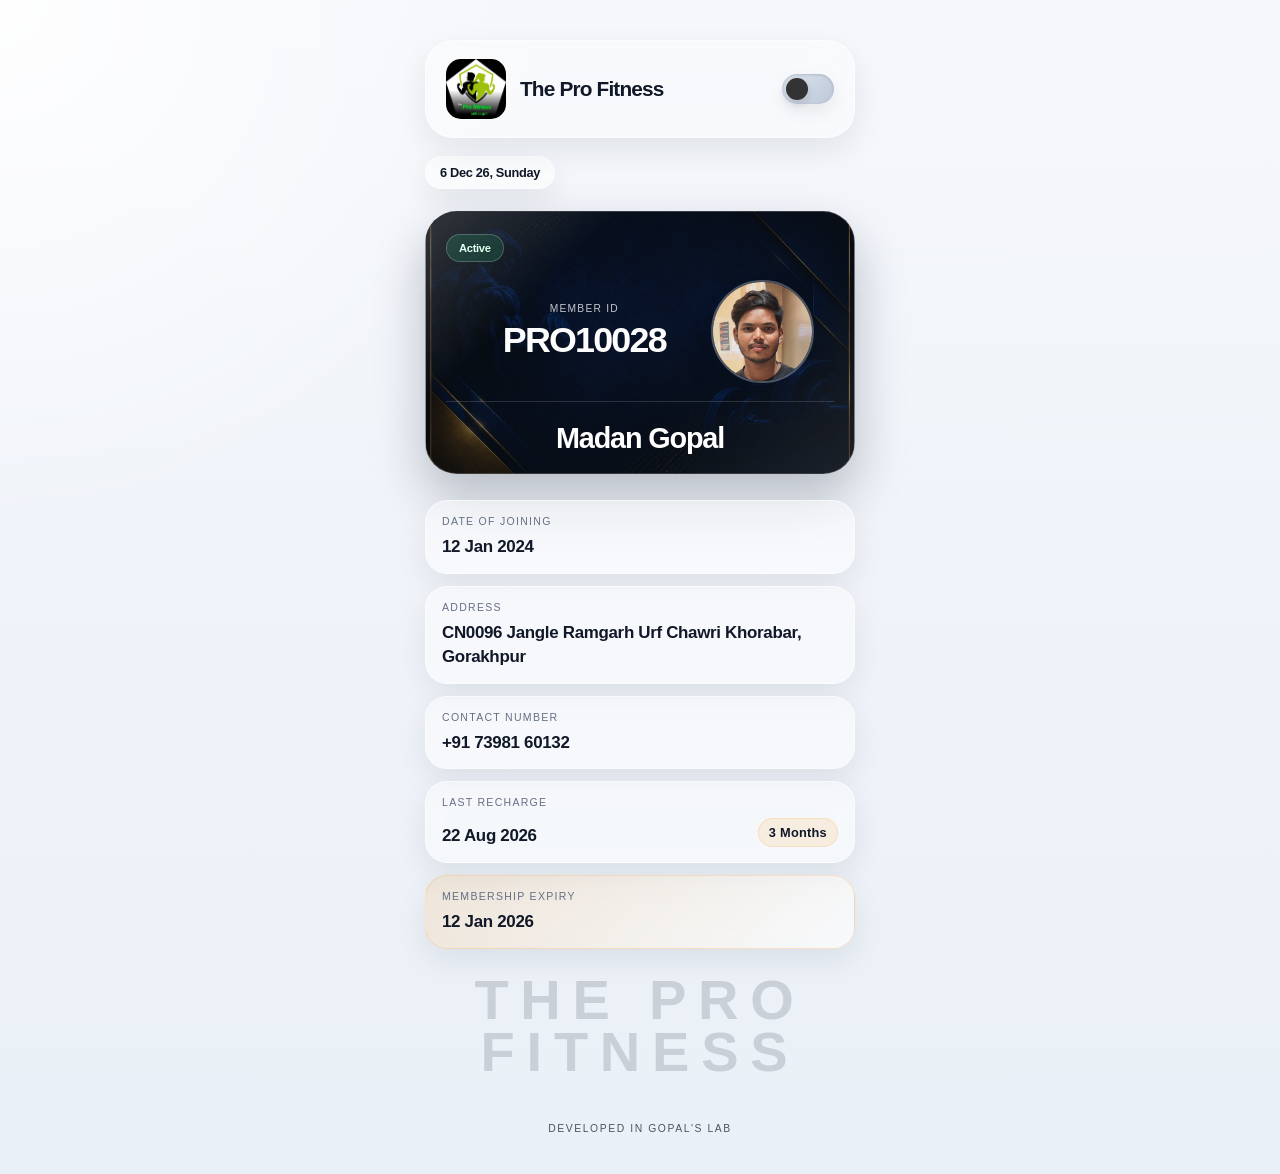
==== index.html @ 184fa963 "Add files via upload" ====
<!DOCTYPE html>

<html lang="en">
<head>
    <meta charset="UTF-8" />
    <meta name="viewport" content="width=device-width, initial-scale=1.0" />
    <link rel="icon" type="image/png" href="logo.png" />
    <title>The Pro Fitness</title>
    <link rel="stylesheet" href="style.css" />
</head>
<body>
    <div class="page-shell">
        <header class="topbar">
            <div class="brand-block">
                <div class="brand-mark"><img src="logo.png" alt="Logo" /></div>
                <div>
                    <h1>The Pro Fitness</h1>
                </div>
            </div>

            <div class="header-actions">
                <button class="theme-toggle" type="button" aria-label="Toggle theme">
                    <span class="toggle-thumb"></span>
                </button>
            </div>
        </header>

        <div class="date-panel">
            <strong id="todayDate">--</strong>
        </div>

        <main class="member-panel">
            <section class="profile-card no-box">
                <div class="credit-card">
                    <div class="card-header-row">
                        <div class="card-status">Active</div>
                        <div></div>
                    </div>
                    <div class="card-photo-id-row">
                        <div class="card-info-row">
                            <div class="member-id-stack">
                                <p class="card-label">Member id</p>
                                <h2>PRO10028</h2>
                            </div>
                        </div>
                        <div class="card-photo-box">
                            <img src="member.jpg" alt="Member photo" />
                        </div>
                    </div>
                    <div class="card-name-block">
                        <h3>Madan Gopal</h3>
                    </div>
                </div>
            </section>

            <aside class="member-summary no-box">
                <div class="summary-box">
                    <p class="label">Date of joining</p>
                    <h4>12 Jan 2024</h4>
                </div>

                <div class="summary-box">
                    <p class="label">Address</p>
                    <h4>CN0096 Jangle Ramgarh Urf Chawri Khorabar, Gorakhpur</h4>
                </div>

                <div class="summary-box">
                    <p class="label">Contact Number</p>
                    <h4>+91 73981 60132</h4>
                </div>

                <div class="summary-box">
                    <p class="label">Last Recharge</p>
                    <div class="recharge-meta">
                        <h4>22 Aug 2026</h4>
                        <span class="recharge-duration">3 Months</span>
                    </div>
                </div>

                <div class="summary-box highlighted">
                    <p class="label">Membership expiry</p>
                    <h4>12 Jan 2026</h4>
                </div>

                <div class="brand-footer" aria-label="The Pro Fitness brand footer">
                    <span>THE PRO</span>
                    <span>FITNESS</span>
                </div>
                <div class="brand-credit">Developed in Gopal's Lab</div>
            </aside>
        </main>
    </div>

    <script src="script.js"></script>
</body>
</html>
---- style.css ----
:root {
    --bg-1: #f5f7fb;
    --bg-2: #eaf0f7;
    --panel: rgba(255, 255, 255, 0.58);
    --panel-solid: rgba(255, 255, 255, 0.78);
    --primary: #f9a33b;
    --primary-deep: #e88b17;
    --accent: #2ec27e;
    --text: #111827;
    --muted: #667085;
    --line: rgba(148, 163, 184, 0.26);
    --shadow: 0 18px 40px rgba(15, 23, 42, 0.12);
    --soft-shadow: 0 12px 30px rgba(15, 23, 42, 0.08);
    --topbar-bg: rgba(255, 255, 255, 0.4);
    --chip-bg: rgba(255, 255, 255, 0.52);
    --summary-bg: rgba(255, 255, 255, 0.46);
    --summary-border: rgba(255, 255, 255, 0.5);
}

body.theme-dark {
    --bg-1: #000000;
    --bg-2: #111111;
    --panel: rgba(12, 18, 24, 0.64);
    --panel-solid: rgba(17, 24, 31, 0.78);
    --primary: #f9a33b;
    --primary-deep: #e88b17;
    --accent: #2ec27e;
    --text: #ffffff;
    --muted: #ffffff;
    --line: rgba(255, 255, 255, 0.08);
    --shadow: 0 18px 40px rgba(2, 8, 12, 0.46);
    --soft-shadow: 0 12px 30px rgba(2, 8, 12, 0.32);
    --topbar-bg: rgba(19, 19, 19, 0.7);
    --chip-bg: rgba(255, 255, 255, 0.08);
    --summary-bg: rgba(21, 21, 21, 0.7);
    --summary-border: rgba(255, 255, 255, 0.08);
}

* {
    box-sizing: border-box;
}

html {
    scroll-behavior: smooth;
}

body {
    margin: 0;
    min-height: 100vh;
    font-family: "SF Pro Display", "SF Pro Text", "Apple Color Emoji", "Segoe UI", sans-serif;
    background:
        radial-gradient(circle at top left, rgba(255, 255, 255, 0.9), transparent 30%),
        linear-gradient(180deg, var(--bg-1) 0%, var(--bg-2) 100%);
    color: var(--text);
    letter-spacing: -0.02em;
    transition: background 0.25s ease, color 0.25s ease;
}

img {
    display: block;
    max-width: 100%;
}

.page-shell {
    width: min(430px, calc(100% - 20px));
    margin: 26px auto 40px;
    padding: 14px 0 0;
}

.topbar {
    display: flex;
    align-items: center;
    justify-content: space-between;
    gap: 14px;
    background: var(--topbar-bg);
    border: 1px solid rgba(255, 255, 255, 0.5);
    border-radius: 28px;
    padding: 18px 20px;
    backdrop-filter: blur(18px);
    -webkit-backdrop-filter: blur(18px);
    box-shadow: var(--soft-shadow);
}

.brand-block {
    display: flex;
    align-items: center;
    gap: 14px;
}

.brand-mark img{
    width: 60px;
    height: 60px;
    border-radius: 25%;
}

h1, h2, h3, h4, p {
    margin: 0;
}

h1 {
    font-size: 1.3rem;
    font-weight: 700;
    letter-spacing: -0.04em;
}

.eyebrow,
.label {
    margin: 0;
    font-size: 0.66rem;
    letter-spacing: 0.12em;
    text-transform: uppercase;
    color: var(--muted);
}

.date-panel {
    margin: 18px 0 0;
    display: flex;
    justify-content: flex-start;
}

.date-panel strong {
    background: var(--chip-bg);
    border: 1px solid rgba(255, 255, 255, 0.45);
    border-radius: 999px;
    padding: 8px 14px;
    font-size: 0.8rem;
    color: var(--text);
    box-shadow: var(--soft-shadow);
}

.header-actions {
    display: flex;
    align-items: center;
    justify-content: flex-end;
}

.theme-toggle {
    position: relative;
    width: 52px;
    height: 30px;
    border: none;
    border-radius: 999px;
    background: linear-gradient(135deg, #dfe7f2, #bcc7d6);
    box-shadow: inset 0 1px 3px rgba(15, 23, 42, 0.18), 0 8px 18px rgba(15, 23, 42, 0.08);
    cursor: pointer;
    padding: 0;
    transition: background 0.45s ease, transform 0.3s ease;
}

.theme-toggle.is-dark {
    background: linear-gradient(135deg, #2a3a4e, #1a2435);
}

.toggle-thumb {
    position: absolute;
    top: 4px;
    left: 4px;
    width: 22px;
    height: 22px;
    border-radius: 50%;
    background: #333333;
    box-shadow: 0 4px 8px rgba(15, 23, 42, 0.15);
    transition: transform 0.45s ease, box-shadow 0.45s ease, background 0.45s ease;
}

.theme-toggle.is-dark .toggle-thumb {
    transform: translateX(22px);
    background: #dfe7f2;
}

.member-panel {
    display: grid;
    grid-template-columns: 1fr;
    gap: 18px;
    margin-top: 22px;
}

.profile-card,
.member-summary {
    background: transparent;
    border: none;
    border-radius: 0;
    box-shadow: none;
}

.profile-card {
    padding: 0;
}

.no-box {
    background: transparent !important;
    border: none !important;
    border-radius: 0 !important;
    box-shadow: none !important;
}

.credit-card {
    position: relative;
    overflow: hidden;
    background:
        linear-gradient(135deg, rgba(9, 13, 17, 0.68), rgba(17, 24, 31, 0.52)),
        url('Card-background.png') center/cover no-repeat;
    border: 1px solid rgba(255, 255, 255, 0.18);
    border-radius: 32px;
    padding: 22px 20px 18px;
    min-height: 260px;
    box-shadow: 0 24px 50px rgba(17, 24, 39, 0.25);
}

.credit-card::before {
    content: "";
    position: absolute;
    inset: 0;
    background: linear-gradient(135deg, rgba(255,255,255,0.18), transparent 28%, transparent 70%, rgba(255,255,255,0.08));
    pointer-events: none;
}

.card-header-row,
.card-info-row {
    position: relative;
    z-index: 1;
}

.card-header-row {
    display: flex;
    align-items: center;
    justify-content: space-between;
    gap: 12px;
    margin-bottom: 18px;
}

.card-status {
    background: rgba(46, 194, 126, 0.18);
    color: #dffef0;
    border: 1px solid rgba(223, 254, 240, 0.22);
    border-radius: 999px;
    padding: 7px 12px;
    font-size: 0.7rem;
    font-weight: 700;
}

.card-photo-id-row {
    position: relative;
    z-index: 1;
    display: flex;
    align-items: center;
    justify-content: center;
    margin: 14px 0 18px;
    width: 100%;
    text-align: center;
    padding-left: 0;
}

.card-photo-box {
    position: relative;
    z-index: 1;
    width: 103.4px;
    height: 103.4px;
    overflow: hidden;
    border-radius: 50%;
    border: 2px solid rgba(255, 255, 255, 0.28);
    box-shadow: 0 18px 26px rgba(5, 10, 14, 0.2);
    flex-shrink: 0;
    display: block;
    margin-right: 20px;
}

.card-photo-box img {
    width: 100%;
    height: 100%;
    object-fit: cover;
}

.card-info-row {
    display: flex;
    width: 60%;
    align-items: center;
    justify-content: center;
    gap: 10px;
    flex: 1;
    text-align: center;
    margin: 0;
    margin-left: 12px;
}

.member-id-stack {
    display: flex;
    flex-direction: column;
    align-items: center;
    justify-content: center;
}

.card-label {
    margin: 0;
    font-size: 0.64rem;
    letter-spacing: 0.12em;
    text-transform: uppercase;
    color: rgba(255, 255, 255, 0.76);
}

.credit-card h2 {
    margin-top: 6px;
    font-size: clamp(2.2rem, 2.8vw, 2.8rem);
    font-weight: 700;
    letter-spacing: -0.05em;
    color: #fdfdfd;
}

.card-name-block {
    position: relative;
    z-index: 1;
    margin-top: 18px;
    padding-top: 14px;
    border-top: 1px solid rgba(255, 255, 255, 0.14);
    text-align: center;
}

.card-name-block h3 {
    margin-top: 6px;
    font-size: clamp(1.8rem, 2vw, 2.4rem);
    font-weight: 700;
    letter-spacing: -0.04em;
    color: #ffffff;
}

.member-summary {
    padding: 8px 0 0;
    display: flex;
    flex-direction: column;
    gap: 12px;
}

.summary-box {
    background: var(--summary-bg);
    border: 1px solid var(--summary-border);
    border-radius: 22px;
    padding: 14px 16px;
    backdrop-filter: blur(10px);
    -webkit-backdrop-filter: blur(10px);
    box-shadow: var(--soft-shadow);
    transition: box-shadow 0.2s ease;
}

.summary-box:hover {
    box-shadow: none;
}

.summary-box h4 {
    margin-top: 8px;
    font-size: 1.06rem;
    line-height: 1.4;
    font-weight: 600;
    color: #111827;
}

.recharge-meta {
    display: flex;
    align-items: center;
    justify-content: space-between;
    gap: 10px;
    margin-top: 8px;
}

.recharge-duration {
    display: inline-flex;
    align-items: center;
    justify-content: center;
    padding: 6px 10px;
    border-radius: 999px;
    background: rgba(249, 163, 59, 0.14);
    border: 1px solid rgba(249, 163, 59, 0.2);
    color: #111827;
    font-size: 0.8rem;
    font-weight: 700;
    letter-spacing: 0.02em;
}

body.theme-dark .summary-box h4,
body.theme-dark .summary-box .label,
body.theme-dark .recharge-duration {
    color: #d1d5db;
}

.summary-box.highlighted {
    background: linear-gradient(135deg, rgba(249, 163, 59, 0.16), rgba(255, 255, 255, 0.6));
    border-color: rgba(249, 163, 59, 0.25);
}

.brand-footer {
    display: flex;
    flex-direction: column;
    align-items: center;
    justify-content: center;
    gap: 3px;
    margin-top: 14px;
    width: 100%;
    color: var(--text);
    font-size: 350%;
    font-weight: 900;
    letter-spacing: 0.21em;
    line-height: 0.88;
    text-transform: uppercase;
    opacity: 0.15;
    text-align: center;
    white-space: nowrap;
}
.brand-credit {
    margin-top: 35px;
    text-align: center;
    color: #4b5563;
    font-size: 0.65rem;
    letter-spacing: 0.15em;
    text-transform: uppercase;
}

body.theme-dark .brand-credit {
    color: #d1d5db;
}
@media (max-width: 420px) {
    .page-shell {
        width: min(100% - 16px, 390px);
        margin-top: 18px;
    }

    .topbar {
        padding: 16px 18px;
        border-radius: 22px;
    }

    .brand-mark {
        width: 40px;
        height: 40px;
    }

    .brand-mark img {
        width: 40px;
        height: 40px;
    }

    h1 {
        font-size: 1.08rem;
    }

    .credit-card {
        min-height: 240px;
        border-radius: 28px;
    }
}
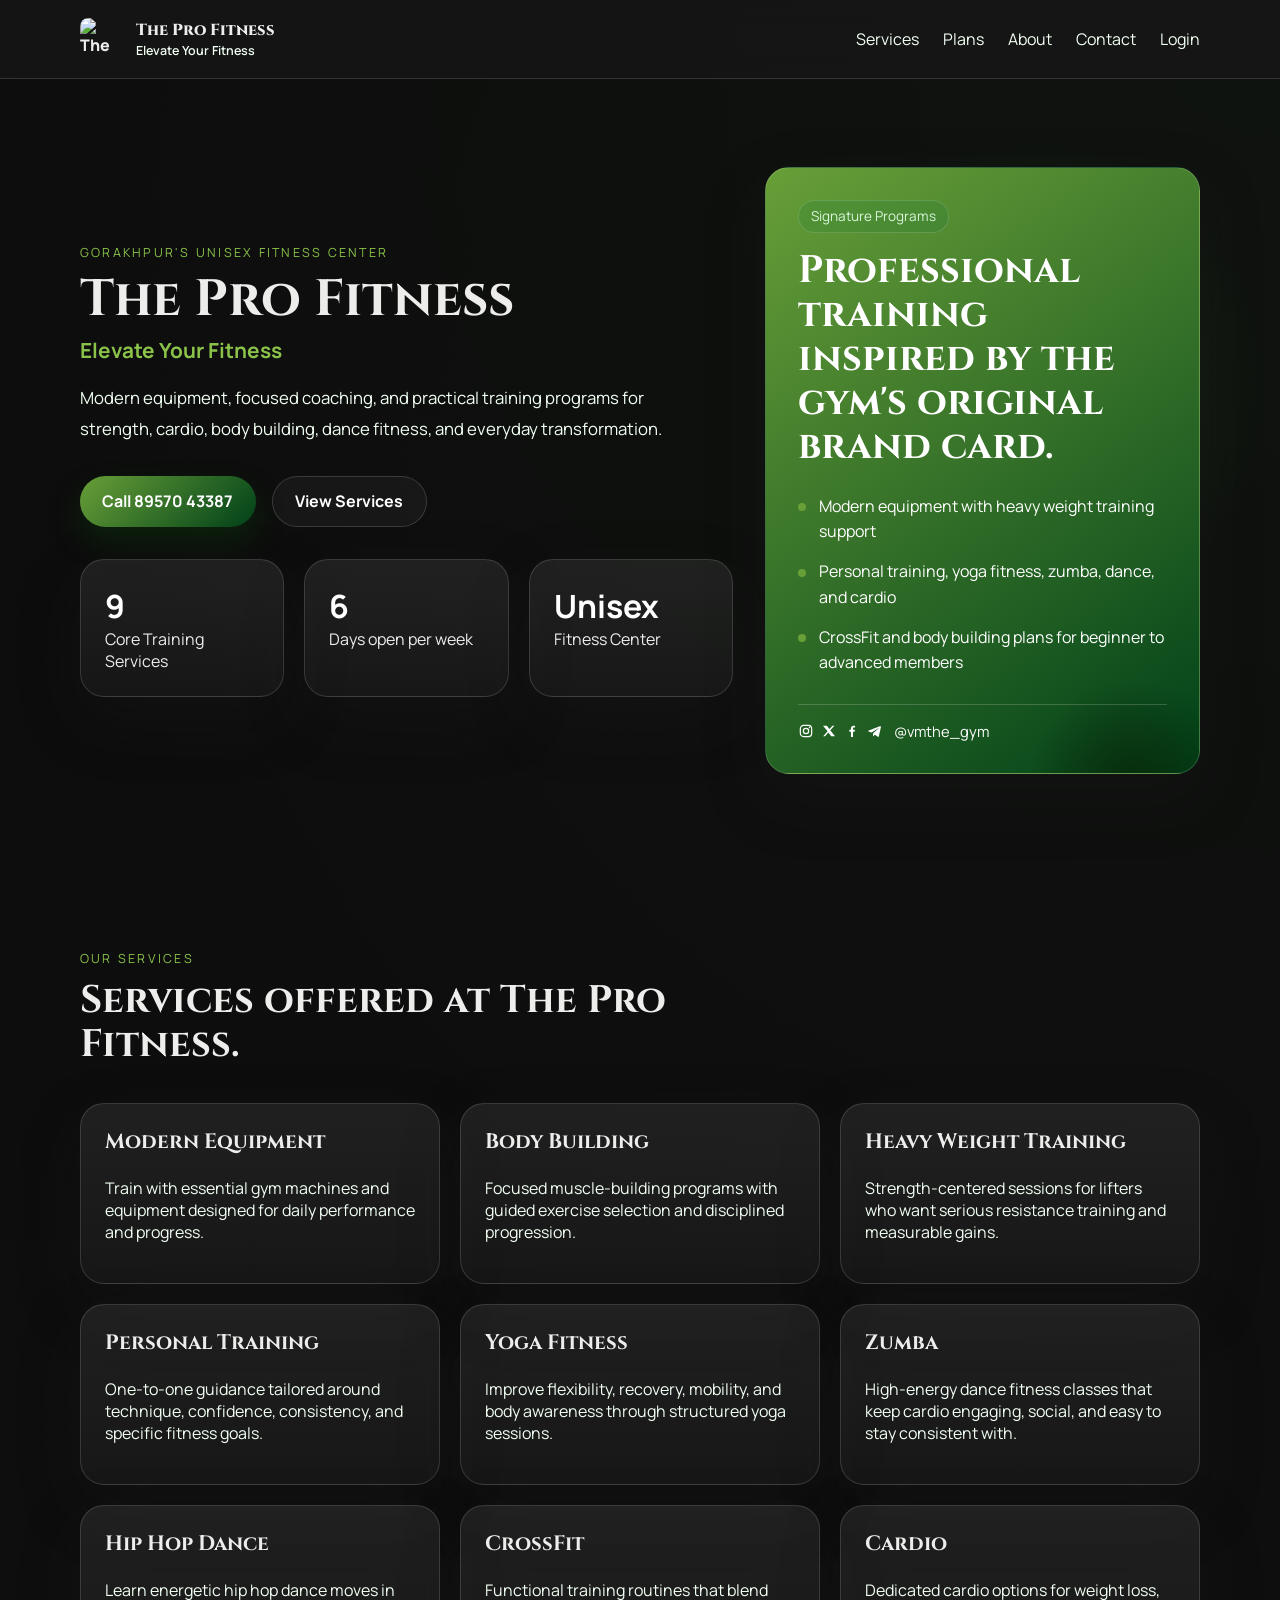
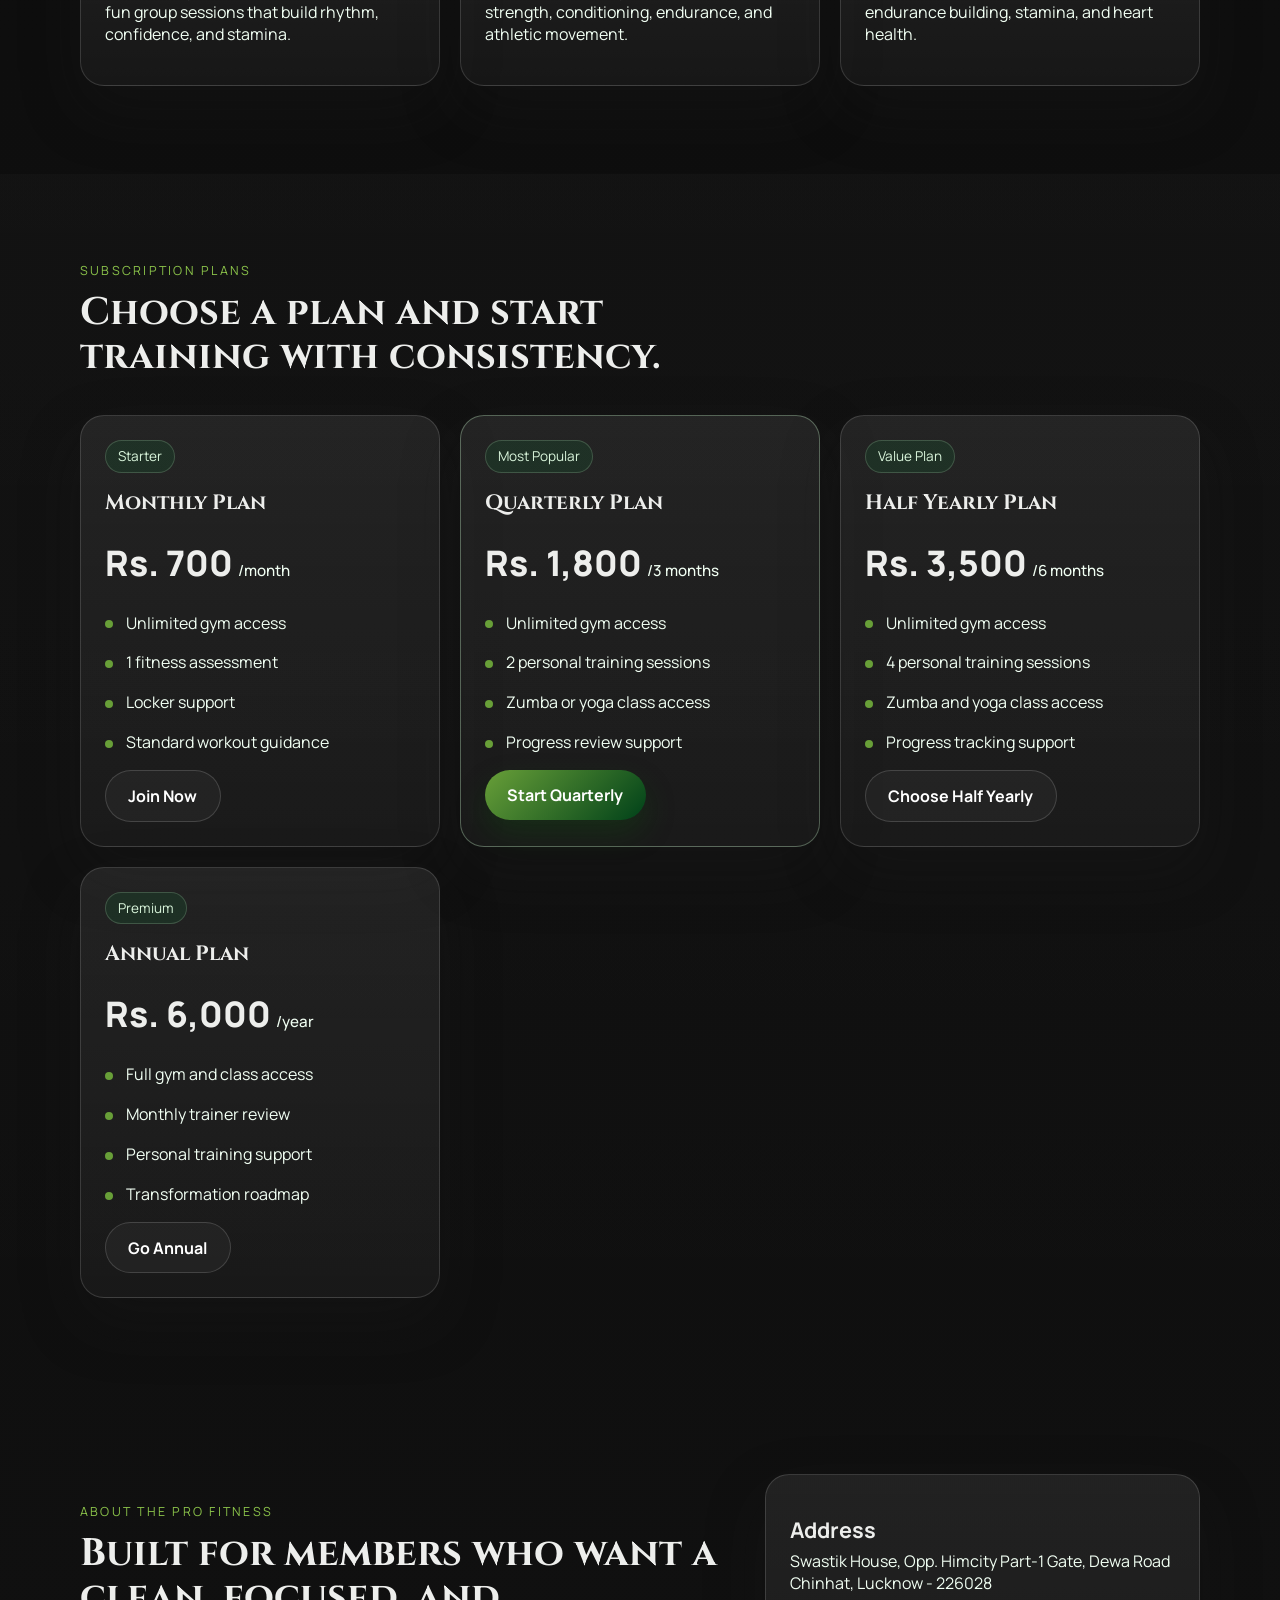
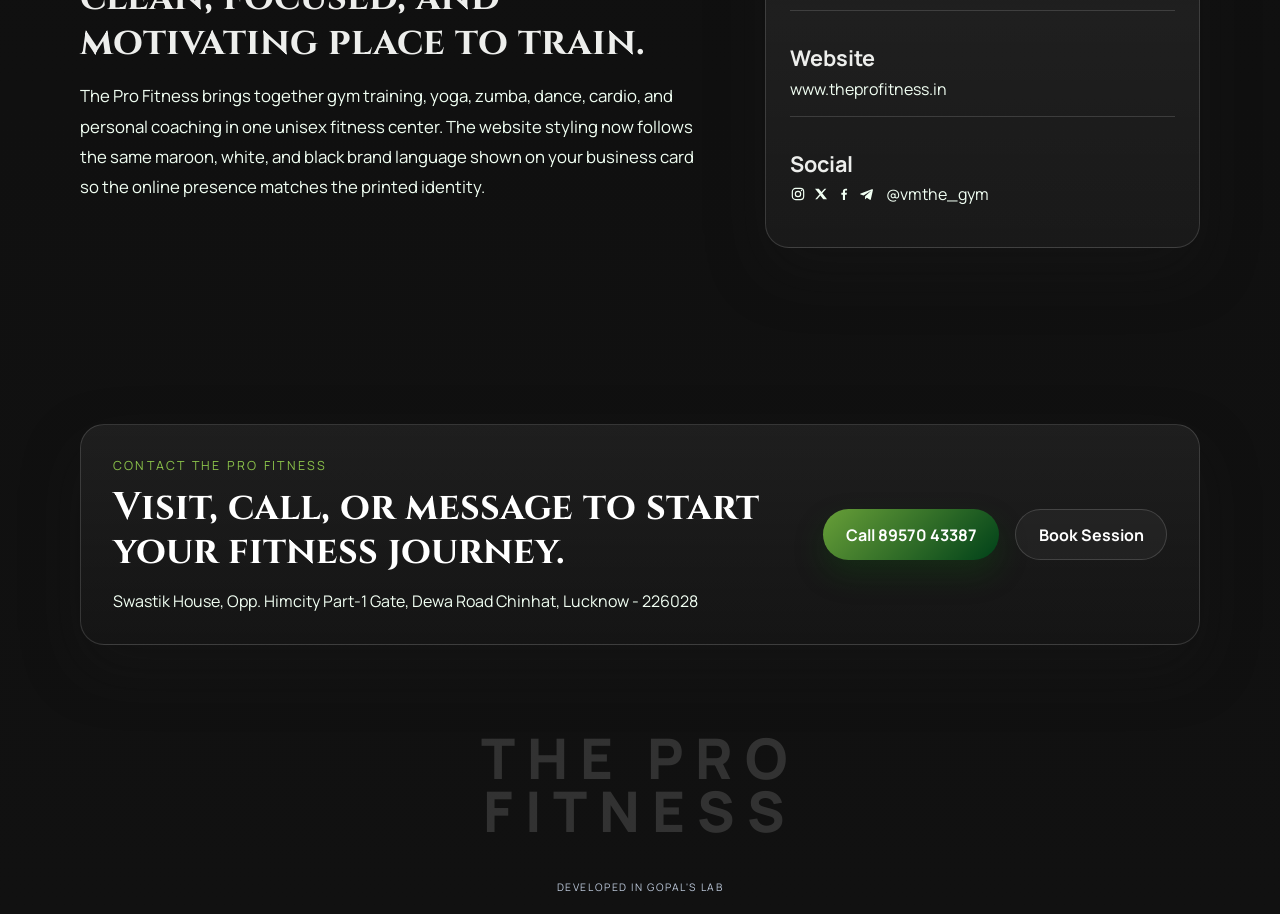
==== commit 7c7bc9f7: "Add files via upload" ====
--- a/index.html
+++ b/index.html
@@ -1,96 +1,331 @@
 <!DOCTYPE html>
-
 <html lang="en">
+
 <head>
-    <meta charset="UTF-8" />
-    <meta name="viewport" content="width=device-width, initial-scale=1.0" />
-    <link rel="icon" type="image/png" href="logo.png" />
+    <meta charset="UTF-8">
+    <meta name="viewport" content="width=device-width, initial-scale=1.0">
+    <link rel="stylesheet" href="style.css">
+    <link rel="preconnect" href="https://fonts.googleapis.com">
+    <link rel="preconnect" href="https://fonts.gstatic.com" crossorigin>
+    <link rel="icon" type="image/png" href="/images/logo.png">
+    <link
+        href="https://fonts.googleapis.com/css2?family=Cinzel:wght@500;700&family=Manrope:wght@400;500;600;700;800&display=swap"
+        rel="stylesheet">
     <title>The Pro Fitness</title>
-    <link rel="stylesheet" href="style.css" />
 </head>
+
 <body>
-    <div class="page-shell">
-        <header class="topbar">
-            <div class="brand-block">
-                <div class="brand-mark"><img src="logo.png" alt="Logo" /></div>
-                <div>
+    <header class="site-header">
+        <div class="container nav">
+            <a href="#home" class="brand">
+                <img src="/images/logo.png" alt="The Pro Fitness logo" class="brand-mark">
+                <span class="brand-lockup">
+                    <span class="brand-text">The Pro Fitness</span>
+                    <span class="brand-tagline">Elevate Your Fitness</span>
+                </span>
+            </a>
+            <button class="menu-toggle" aria-label="Toggle menu" aria-expanded="false">
+                <span></span>
+                <span></span>
+                <span></span>
+            </button>
+            <nav class="site-nav">
+                <a href="#services">Services</a>
+                <a href="#plans">Plans</a>
+                <a href="#about">About</a>
+                <a href="#contact">Contact</a>
+                <a href="apps/member_login.html">Login</a>
+            </nav>
+        </div>
+    </header>
+
+    <main>
+        <section class="hero" id="home">
+            <div class="container hero-grid">
+                <div class="hero-copy reveal">
+                    <p class="eyebrow">Gorakhpur's Unisex Fitness Center</p>
                     <h1>The Pro Fitness</h1>
-                </div>
-            </div>
-
-            <div class="header-actions">
-                <button class="theme-toggle" type="button" aria-label="Toggle theme">
-                    <span class="toggle-thumb"></span>
-                </button>
-            </div>
-        </header>
-
-        <div class="date-panel">
-            <strong id="todayDate">--</strong>
-        </div>
-
-        <main class="member-panel">
-            <section class="profile-card no-box">
-                <div class="credit-card">
-                    <div class="card-header-row">
-                        <div class="card-status">Active</div>
-                        <div></div>
-                    </div>
-                    <div class="card-photo-id-row">
-                        <div class="card-info-row">
-                            <div class="member-id-stack">
-                                <p class="card-label">Member id</p>
-                                <h2>PRO10028</h2>
-                            </div>
+                    <p class="hero-tagline">Elevate Your Fitness</p>
+                    <p class="hero-text">
+                        Modern equipment, focused coaching, and practical training programs for strength,
+                        cardio, body building, dance fitness, and everyday transformation.
+                    </p>
+                    <div class="hero-actions">
+                        <a href="tel:+918957043387" class="btn btn-primary">Call 89570 43387</a>
+                        <a href="#services" class="btn btn-secondary">View Services</a>
+                    </div>
+                    <div class="hero-stats">
+                        <div class="stat-card">
+                            <strong class="counter" data-target="9">0</strong>
+                            <span>Core Training Services</span>
                         </div>
-                        <div class="card-photo-box">
-                            <img src="member.jpg" alt="Member photo" />
+                        <div class="stat-card">
+                            <strong class="counter" data-target="6">0</strong>
+                            <span>Days open per week</span>
                         </div>
-                    </div>
-                    <div class="card-name-block">
-                        <h3>Madan Gopal</h3>
-                    </div>
-                </div>
-            </section>
-
-            <aside class="member-summary no-box">
-                <div class="summary-box">
-                    <p class="label">Date of joining</p>
-                    <h4>12 Jan 2024</h4>
-                </div>
-
-                <div class="summary-box">
-                    <p class="label">Address</p>
-                    <h4>CN0096 Jangle Ramgarh Urf Chawri Khorabar, Gorakhpur</h4>
-                </div>
-
-                <div class="summary-box">
-                    <p class="label">Contact Number</p>
-                    <h4>+91 73981 60132</h4>
-                </div>
-
-                <div class="summary-box">
-                    <p class="label">Last Recharge</p>
-                    <div class="recharge-meta">
-                        <h4>22 Aug 2026</h4>
-                        <span class="recharge-duration">3 Months</span>
-                    </div>
-                </div>
-
-                <div class="summary-box highlighted">
-                    <p class="label">Membership expiry</p>
-                    <h4>12 Jan 2026</h4>
-                </div>
-
-                <div class="brand-footer" aria-label="The Pro Fitness brand footer">
-                    <span>THE PRO</span>
-                    <span>FITNESS</span>
-                </div>
-                <div class="brand-credit">Developed in Gopal's Lab</div>
-            </aside>
-        </main>
+                        <div class="stat-card">
+                            <strong>Unisex</strong>
+                            <span>Fitness Center</span>
+                        </div>
+                    </div>
+                </div>
+
+                <div class="hero-visual reveal">
+                    <div class="hero-panel">
+                        <div class="panel-badge">Signature Programs</div>
+                        <h2>Professional training inspired by the gym's original brand card.</h2>
+                        <ul class="feature-list">
+                            <li>Modern equipment with heavy weight training support</li>
+                            <li>Personal training, yoga fitness, zumba, dance, and cardio</li>
+                            <li>CrossFit and body building plans for beginner to advanced members</li>
+                        </ul>
+                        <div class="hero-contact-strip">
+                            <span class="social-handle">
+                                <span class="social-icons">
+                                    <a class="social-link" href="https://example.com/instagram"
+                                        aria-label="Instagram profile">
+                                        <svg class="social-icon" viewBox="0 0 24 24" fill="none">
+                                            <rect x="3.5" y="3.5" width="17" height="17" rx="5" stroke="currentColor"
+                                                stroke-width="1.8"></rect>
+                                            <circle cx="12" cy="12" r="4" stroke="currentColor" stroke-width="1.8">
+                                            </circle>
+                                            <circle cx="17.3" cy="6.7" r="1.1" fill="currentColor"></circle>
+                                        </svg>
+                                    </a>
+                                    <a class="social-link" href="https://example.com/x" aria-label="X profile">
+                                        <svg class="social-icon" viewBox="0 0 24 24" fill="currentColor">
+                                            <path
+                                                d="M17.2 4H20l-6.1 7 7.1 9h-5.6L11 14.4 6.1 20H3.3l6.6-7.5L3 4h5.7l4 5.1L17.2 4Z">
+                                            </path>
+                                        </svg>
+                                    </a>
+                                    <a class="social-link" href="https://example.com/facebook"
+                                        aria-label="Facebook profile">
+                                        <svg class="social-icon" viewBox="0 0 24 24" fill="currentColor">
+                                            <path
+                                                d="M13.5 21v-7.7H16l.4-3h-2.9V8.4c0-.9.2-1.5 1.5-1.5h1.6V4.2c-.3 0-1.2-.1-2.3-.1-2.3 0-3.9 1.4-3.9 4v2.2H8v3h2.4V21h3.1Z">
+                                            </path>
+                                        </svg>
+                                    </a>
+                                    <a class="social-link" href="https://example.com/telegram"
+                                        aria-label="Telegram profile">
+                                        <svg class="social-icon" viewBox="0 0 24 24" fill="currentColor">
+                                            <path
+                                                d="M21 5.6 17.8 20c-.2 1-.8 1.2-1.6.8l-4.4-3.2-2.1 2c-.2.2-.4.4-.8.4l.3-4.5 8.3-7.5c.4-.3-.1-.5-.5-.3l-10.2 6.5-4.4-1.4c-1-.3-1-.9.2-1.4L19.2 5c.8-.3 2 .2 1.8.6Z">
+                                            </path>
+                                        </svg>
+                                    </a>
+                                </span>
+                                <span>@vmthe_gym</span>
+                            </span>
+                        </div>
+                    </div>
+                </div>
+            </div>
+        </section>
+
+        <section class="section services" id="services">
+            <div class="container">
+                <div class="section-heading reveal">
+                    <p class="eyebrow">Our Services</p>
+                    <h2>Services offered at The Pro Fitness.</h2>
+                </div>
+                <div class="card-grid">
+                    <article class="service-card reveal">
+                        <h3>Modern Equipment</h3>
+                        <p>Train with essential gym machines and equipment designed for daily performance and progress.
+                        </p>
+                    </article>
+                    <article class="service-card reveal">
+                        <h3>Body Building</h3>
+                        <p>Focused muscle-building programs with guided exercise selection and disciplined progression.
+                        </p>
+                    </article>
+                    <article class="service-card reveal">
+                        <h3>Heavy Weight Training</h3>
+                        <p>Strength-centered sessions for lifters who want serious resistance training and measurable
+                            gains.</p>
+                    </article>
+                    <article class="service-card reveal">
+                        <h3>Personal Training</h3>
+                        <p>One-to-one guidance tailored around technique, confidence, consistency, and specific fitness
+                            goals.</p>
+                    </article>
+                    <article class="service-card reveal">
+                        <h3>Yoga Fitness</h3>
+                        <p>Improve flexibility, recovery, mobility, and body awareness through structured yoga sessions.
+                        </p>
+                    </article>
+                    <article class="service-card reveal">
+                        <h3>Zumba</h3>
+                        <p>High-energy dance fitness classes that keep cardio engaging, social, and easy to stay
+                            consistent with.</p>
+                    </article>
+                    <article class="service-card reveal">
+                        <h3>Hip Hop Dance</h3>
+                        <p>Learn energetic hip hop dance moves in fun group sessions that build rhythm, confidence, and
+                            stamina.</p>
+                    </article>
+                    <article class="service-card reveal">
+                        <h3>CrossFit</h3>
+                        <p>Functional training routines that blend strength, conditioning, endurance, and athletic
+                            movement.</p>
+                    </article>
+                    <article class="service-card reveal">
+                        <h3>Cardio</h3>
+                        <p>Dedicated cardio options for weight loss, endurance building, stamina, and heart health.</p>
+                    </article>
+                </div>
+            </div>
+        </section>
+
+        <section class="section plans" id="plans">
+            <div class="container">
+                <div class="section-heading reveal">
+                    <p class="eyebrow">Subscription Plans</p>
+                    <h2>Choose a plan and start training with consistency.</h2>
+                </div>
+                <div class="plan-grid">
+                    <article class="plan-card reveal">
+                        <span class="plan-label">Starter</span>
+                        <h3>Monthly Plan</h3>
+                        <p class="price">Rs. 700<span>/month</span></p>
+                        <ul>
+                            <li>Unlimited gym access</li>
+                            <li>1 fitness assessment</li>
+                            <li>Locker support</li>
+                            <li>Standard workout guidance</li>
+                        </ul>
+                        <a href="#contact" class="btn btn-secondary">Join Now</a>
+                    </article>
+
+                    <article class="plan-card featured reveal">
+                        <span class="plan-label">Most Popular</span>
+                        <h3>Quarterly Plan</h3>
+                        <p class="price">Rs. 1,800<span>/3 months</span></p>
+                        <ul>
+                            <li>Unlimited gym access</li>
+                            <li>2 personal training sessions</li>
+                            <li>Zumba or yoga class access</li>
+                            <li>Progress review support</li>
+                        </ul>
+                        <a href="#contact" class="btn btn-primary">Start Quarterly</a>
+                    </article>
+
+                    <article class="plan-card reveal">
+                        <span class="plan-label">Value Plan</span>
+                        <h3>Half Yearly Plan</h3>
+                        <p class="price">Rs. 3,500<span>/6 months</span></p>
+                        <ul>
+                            <li>Unlimited gym access</li>
+                            <li>4 personal training sessions</li>
+                            <li>Zumba and yoga class access</li>
+                            <li>Progress tracking support</li>
+                        </ul>
+                        <a href="#contact" class="btn btn-secondary">Choose Half Yearly</a>
+                    </article>
+
+                    <article class="plan-card reveal">
+                        <span class="plan-label">Premium</span>
+                        <h3>Annual Plan</h3>
+                        <p class="price">Rs. 6,000<span>/year</span></p>
+                        <ul>
+                            <li>Full gym and class access</li>
+                            <li>Monthly trainer review</li>
+                            <li>Personal training support</li>
+                            <li>Transformation roadmap</li>
+                        </ul>
+                        <a href="#contact" class="btn btn-secondary">Go Annual</a>
+                    </article>
+                </div>
+            </div>
+        </section>
+
+        <section class="section about" id="about">
+            <div class="container about-grid">
+                <div class="about-copy reveal">
+                    <p class="eyebrow">About The Pro Fitness</p>
+                    <h2>Built for members who want a clean, focused, and motivating place to train.</h2>
+                    <p>
+                        The Pro Fitness brings together gym training, yoga, zumba, dance, cardio, and personal coaching
+                        in one unisex fitness center. The website styling now follows the same maroon, white, and black
+                        brand language shown on your business card so the online presence matches the printed identity.
+                    </p>
+                </div>
+                <div class="about-card reveal">
+                    <div class="mini-metric">
+                        <strong>Address</strong>
+                        <span>Swastik House, Opp. Himcity Part-1 Gate, Dewa Road Chinhat, Lucknow - 226028</span>
+                    </div>
+                    <div class="mini-metric">
+                        <strong>Website</strong>
+                        <span>www.theprofitness.in</span>
+                    </div>
+                    <div class="mini-metric">
+                        <strong>Social</strong>
+                        <span class="social-handle">
+                            <span class="social-icons">
+                                <a class="social-link" href="https://example.com/instagram"
+                                    aria-label="Instagram profile">
+                                    <svg class="social-icon" viewBox="0 0 24 24" fill="none">
+                                        <rect x="3.5" y="3.5" width="17" height="17" rx="5" stroke="currentColor"
+                                            stroke-width="1.8"></rect>
+                                        <circle cx="12" cy="12" r="4" stroke="currentColor" stroke-width="1.8"></circle>
+                                        <circle cx="17.3" cy="6.7" r="1.1" fill="currentColor"></circle>
+                                    </svg>
+                                </a>
+                                <a class="social-link" href="https://example.com/x" aria-label="X profile">
+                                    <svg class="social-icon" viewBox="0 0 24 24" fill="currentColor">
+                                        <path
+                                            d="M17.2 4H20l-6.1 7 7.1 9h-5.6L11 14.4 6.1 20H3.3l6.6-7.5L3 4h5.7l4 5.1L17.2 4Z">
+                                        </path>
+                                    </svg>
+                                </a>
+                                <a class="social-link" href="https://example.com/facebook"
+                                    aria-label="Facebook profile">
+                                    <svg class="social-icon" viewBox="0 0 24 24" fill="currentColor">
+                                        <path
+                                            d="M13.5 21v-7.7H16l.4-3h-2.9V8.4c0-.9.2-1.5 1.5-1.5h1.6V4.2c-.3 0-1.2-.1-2.3-.1-2.3 0-3.9 1.4-3.9 4v2.2H8v3h2.4V21h3.1Z">
+                                        </path>
+                                    </svg>
+                                </a>
+                                <a class="social-link" href="https://example.com/telegram"
+                                    aria-label="Telegram profile">
+                                    <svg class="social-icon" viewBox="0 0 24 24" fill="currentColor">
+                                        <path
+                                            d="M21 5.6 17.8 20c-.2 1-.8 1.2-1.6.8l-4.4-3.2-2.1 2c-.2.2-.4.4-.8.4l.3-4.5 8.3-7.5c.4-.3-.1-.5-.5-.3l-10.2 6.5-4.4-1.4c-1-.3-1-.9.2-1.4L19.2 5c.8-.3 2 .2 1.8.6Z">
+                                        </path>
+                                    </svg>
+                                </a>
+                            </span>
+                            <span>@vmthe_gym</span>
+                        </span>
+                    </div>
+                </div>
+            </div>
+        </section>
+
+        <section class="cta" id="contact">
+            <div class="container cta-box reveal">
+                <div class="contact-copy">
+                    <p class="eyebrow">Contact The Pro Fitness</p>
+                    <h2>Visit, call, or message to start your fitness journey.</h2>
+                    <p>Swastik House, Opp. Himcity Part-1 Gate, Dewa Road Chinhat, Lucknow - 226028</p>
+                </div>
+                <div class="contact-actions">
+                    <a href="tel:+918957043387" class="btn btn-primary">Call 89570 43387</a>
+                    <a href="https://wa.me/918957043387?text=Hello%20The%20Pro%20Fitness%2C%20I%20want%20to%20book%20a%20session."
+                        class="btn btn-secondary">Book Session</a>
+                </div>
+            </div>
+        </section>
+    </main>
+    <div class="brand-footer" aria-label="The Pro Fitness brand footer">
+        <span>THE PRO</span>
+        <span>FITNESS</span>
     </div>
-
+    <div class="brand-credit">Developed in Gopal's Lab</div>
     <script src="script.js"></script>
 </body>
-</html>
+
+</html>
--- a/style.css
+++ b/style.css
@@ -1,39 +1,14 @@
 :root {
-    --bg-1: #f5f7fb;
-    --bg-2: #eaf0f7;
-    --panel: rgba(255, 255, 255, 0.58);
-    --panel-solid: rgba(255, 255, 255, 0.78);
-    --primary: #f9a33b;
-    --primary-deep: #e88b17;
-    --accent: #2ec27e;
-    --text: #111827;
-    --muted: #667085;
-    --line: rgba(148, 163, 184, 0.26);
-    --shadow: 0 18px 40px rgba(15, 23, 42, 0.12);
-    --soft-shadow: 0 12px 30px rgba(15, 23, 42, 0.08);
-    --topbar-bg: rgba(255, 255, 255, 0.4);
-    --chip-bg: rgba(255, 255, 255, 0.52);
-    --summary-bg: rgba(255, 255, 255, 0.46);
-    --summary-border: rgba(255, 255, 255, 0.5);
-}
-
-body.theme-dark {
-    --bg-1: #000000;
-    --bg-2: #111111;
-    --panel: rgba(12, 18, 24, 0.64);
-    --panel-solid: rgba(17, 24, 31, 0.78);
-    --primary: #f9a33b;
-    --primary-deep: #e88b17;
-    --accent: #2ec27e;
-    --text: #ffffff;
-    --muted: #ffffff;
-    --line: rgba(255, 255, 255, 0.08);
-    --shadow: 0 18px 40px rgba(2, 8, 12, 0.46);
-    --soft-shadow: 0 12px 30px rgba(2, 8, 12, 0.32);
-    --topbar-bg: rgba(19, 19, 19, 0.7);
-    --chip-bg: rgba(255, 255, 255, 0.08);
-    --summary-bg: rgba(21, 21, 21, 0.7);
-    --summary-border: rgba(255, 255, 255, 0.08);
+    --bg: #000000;
+    --surface: #161515;
+    --surface-alt: #252525;
+    --text: #edeeec;
+    --muted: #f1fff3;
+    --accent: #004119;
+    --accent-strong: #689F38;
+    --accent-soft: #8BC34A;
+    --line: rgba(255, 255, 255, 0.14);
+    --shadow: 0 24px 60px rgba(27, 27, 27, 0.28);
 }
 
 * {
@@ -46,344 +21,481 @@
 
 body {
     margin: 0;
-    min-height: 100vh;
-    font-family: "SF Pro Display", "SF Pro Text", "Apple Color Emoji", "Segoe UI", sans-serif;
+    font-family: "Manrope", sans-serif;
     background:
-        radial-gradient(circle at top left, rgba(255, 255, 255, 0.9), transparent 30%),
-        linear-gradient(180deg, var(--bg-1) 0%, var(--bg-2) 100%);
+        radial-gradient(circle at top right, rgba(26, 43, 26, 0.24), transparent 32%),
+        linear-gradient(180deg, #0c0c0c 0%, #111111 100%);
     color: var(--text);
-    letter-spacing: -0.02em;
-    transition: background 0.25s ease, color 0.25s ease;
+}
+
+a {
+    color: inherit;
+    text-decoration: none;
 }
 
 img {
+    max-width: 100%;
+}
+
+.container {
+    width: min(1120px, calc(100% - 2rem));
+    margin: 0 auto;
+}
+
+.site-header {
+    position: sticky;
+    top: 0;
+    z-index: 20;
+    backdrop-filter: blur(14px);
+    background: rgba(22, 22, 22, 0.82);
+    border-bottom: 1px solid var(--line);
+}
+
+.nav {
+    display: flex;
+    align-items: center;
+    justify-content: space-between;
+    min-height: 78px;
+}
+
+.brand {
+    display: inline-flex;
+    align-items: center;
+    gap: 0.85rem;
+    font-weight: 800;
+}
+
+.brand-mark {
+    width: 42px;
+    height: 42px;
+    border-radius: 20%;
     display: block;
-    max-width: 100%;
-}
-
-.page-shell {
-    width: min(430px, calc(100% - 20px));
-    margin: 26px auto 40px;
-    padding: 14px 0 0;
-}
-
-.topbar {
+    object-fit: cover;
+}
+
+.brand-lockup {
+    display: grid;
+    gap: 0.1rem;
+}
+
+.brand-tagline {
+    font-size: 0.78rem;
+    color: var(--muted);
+    font-weight: 600;
+}
+
+.brand-text,
+h1,
+h2,
+h3 {
+    font-family: "Cinzel", serif;
+}
+
+.site-nav {
     display: flex;
-    align-items: center;
-    justify-content: space-between;
-    gap: 14px;
-    background: var(--topbar-bg);
-    border: 1px solid rgba(255, 255, 255, 0.5);
-    border-radius: 28px;
-    padding: 18px 20px;
-    backdrop-filter: blur(18px);
-    -webkit-backdrop-filter: blur(18px);
-    box-shadow: var(--soft-shadow);
-}
-
-.brand-block {
-    display: flex;
-    align-items: center;
-    gap: 14px;
-}
-
-.brand-mark img{
-    width: 60px;
-    height: 60px;
-    border-radius: 25%;
-}
-
-h1, h2, h3, h4, p {
+    gap: 1.5rem;
+    align-items: center;
+}
+
+.site-nav a {
+    color: var(--muted);
+    transition: color 0.25s ease;
+}
+
+.site-nav a:hover,
+.site-nav a:focus-visible {
+    color: #fff;
+}
+
+.menu-toggle {
+    display: none;
+    background: transparent;
+    border: 0;
+    padding: 0;
+    cursor: pointer;
+}
+
+.menu-toggle span {
+    display: block;
+    width: 26px;
+    height: 2px;
+    margin: 5px 0;
+    background: #fff;
+    transition: transform 0.25s ease, opacity 0.25s ease;
+}
+
+.hero,
+.section,
+.cta {
+    padding: 5.5rem 0;
+}
+
+.hero-grid,
+.about-grid,
+.cta-box {
+    display: grid;
+    gap: 2rem;
+    align-items: center;
+}
+
+.hero-grid,
+.about-grid {
+    grid-template-columns: 1.2fr 0.8fr;
+}
+
+.eyebrow {
+    margin: 0 0 0.75rem;
+    text-transform: uppercase;
+    letter-spacing: 0.18em;
+    font-size: 0.78rem;
+    color: var(--accent-soft);
+}
+
+h1 {
+    font-size: clamp(2.5rem, 4vw, 5rem);
+    line-height: 1.05;
     margin: 0;
 }
 
-h1 {
+.hero-tagline {
+    margin: 0.6rem 0 1.2rem;
     font-size: 1.3rem;
     font-weight: 700;
-    letter-spacing: -0.04em;
-}
-
-.eyebrow,
-.label {
-    margin: 0;
-    font-size: 0.66rem;
-    letter-spacing: 0.12em;
-    text-transform: uppercase;
+    color: var(--accent-soft);
+}
+
+h2 {
+    font-size: clamp(1.8rem, 3vw, 3.1rem);
+    line-height: 1.15;
+    margin: 0 0 1rem;
+}
+
+h3 {
+    margin-top: 0;
+    font-size: 1.3rem;
+}
+
+.hero-text,
+.section-heading p + h2 + p,
+.about-copy p:last-child,
+.service-card p,
+.plan-card li,
+.mini-metric span {
     color: var(--muted);
 }
 
-.date-panel {
-    margin: 18px 0 0;
+.hero-text,
+.about-copy p:last-child {
+    max-width: 62ch;
+    font-size: 1.05rem;
+    line-height: 1.8;
+}
+
+.hero-actions {
     display: flex;
-    justify-content: flex-start;
-}
-
-.date-panel strong {
-    background: var(--chip-bg);
-    border: 1px solid rgba(255, 255, 255, 0.45);
+    flex-wrap: wrap;
+    gap: 1rem;
+    margin: 2rem 0;
+}
+
+.btn {
+    display: inline-flex;
+    align-items: center;
+    justify-content: center;
+    min-height: 48px;
+    padding: 0.85rem 1.4rem;
     border-radius: 999px;
-    padding: 8px 14px;
-    font-size: 0.8rem;
-    color: var(--text);
-    box-shadow: var(--soft-shadow);
-}
-
-.header-actions {
-    display: flex;
-    align-items: center;
-    justify-content: flex-end;
-}
-
-.theme-toggle {
-    position: relative;
-    width: 52px;
-    height: 30px;
-    border: none;
-    border-radius: 999px;
-    background: linear-gradient(135deg, #dfe7f2, #bcc7d6);
-    box-shadow: inset 0 1px 3px rgba(15, 23, 42, 0.18), 0 8px 18px rgba(15, 23, 42, 0.08);
-    cursor: pointer;
-    padding: 0;
-    transition: background 0.45s ease, transform 0.3s ease;
-}
-
-.theme-toggle.is-dark {
-    background: linear-gradient(135deg, #2a3a4e, #1a2435);
-}
-
-.toggle-thumb {
-    position: absolute;
-    top: 4px;
-    left: 4px;
-    width: 22px;
-    height: 22px;
-    border-radius: 50%;
-    background: #333333;
-    box-shadow: 0 4px 8px rgba(15, 23, 42, 0.15);
-    transition: transform 0.45s ease, box-shadow 0.45s ease, background 0.45s ease;
-}
-
-.theme-toggle.is-dark .toggle-thumb {
-    transform: translateX(22px);
-    background: #dfe7f2;
-}
-
-.member-panel {
+    font-weight: 700;
+    transition: transform 0.25s ease, background 0.25s ease, color 0.25s ease, border-color 0.25s ease;
+}
+
+.btn:hover,
+.btn:focus-visible {
+    transform: translateY(-2px);
+}
+
+.btn-primary {
+    background: linear-gradient(135deg, var(--accent-strong), var(--accent));
+    color: #fff;
+    box-shadow: 0 14px 30px rgba(15, 91, 15, 0.28);
+}
+
+.btn-secondary {
+    border: 1px solid rgba(255, 255, 255, 0.15);
+    background: rgba(255, 255, 255, 0.04);
+    color: #fff;
+}
+
+.hero-stats,
+.card-grid,
+.plan-grid {
     display: grid;
-    grid-template-columns: 1fr;
-    gap: 18px;
-    margin-top: 22px;
-}
-
-.profile-card,
-.member-summary {
-    background: transparent;
-    border: none;
-    border-radius: 0;
-    box-shadow: none;
-}
-
-.profile-card {
-    padding: 0;
-}
-
-.no-box {
-    background: transparent !important;
-    border: none !important;
-    border-radius: 0 !important;
-    box-shadow: none !important;
-}
-
-.credit-card {
+    gap: 1.25rem;
+}
+
+.hero-stats {
+    grid-template-columns: repeat(3, minmax(0, 1fr));
+}
+
+.card-grid {
+    grid-template-columns: repeat(3, minmax(0, 1fr));
+}
+
+.plan-grid {
+    grid-template-columns: repeat(3, minmax(0, 1fr));
+}
+
+.stat-card,
+.service-card,
+.plan-card,
+.hero-panel,
+.about-card,
+.cta-box {
+    border: 1px solid var(--line);
+    background: linear-gradient(180deg, rgba(255, 255, 255, 0.08), rgba(255, 255, 255, 0.04));
+    border-radius: 24px;
+    box-shadow: var(--shadow);
+}
+
+.stat-card,
+.service-card,
+.plan-card,
+.about-card {
+    padding: 1.5rem;
+}
+
+.stat-card strong {
+    display: block;
+    font-size: 2rem;
+    color: #fff;
+}
+
+.hero-panel {
+    padding: 2rem;
+    min-height: 100%;
     position: relative;
     overflow: hidden;
-    background:
-        linear-gradient(135deg, rgba(9, 13, 17, 0.68), rgba(17, 24, 31, 0.52)),
-        url('Card-background.png') center/cover no-repeat;
-    border: 1px solid rgba(255, 255, 255, 0.18);
-    border-radius: 32px;
-    padding: 22px 20px 18px;
-    min-height: 260px;
-    box-shadow: 0 24px 50px rgba(17, 24, 39, 0.25);
-}
-
-.credit-card::before {
+    background: linear-gradient(145deg, var(--accent-strong), var(--accent));
+    color: #fff;
+}
+
+.hero {
+    position: relative;
+}
+
+.hero::before {
     content: "";
     position: absolute;
-    inset: 0;
-    background: linear-gradient(135deg, rgba(255,255,255,0.18), transparent 28%, transparent 70%, rgba(255,255,255,0.08));
+    top: 3rem;
+    right: 0;
+    width: min(40vw, 520px);
+    height: min(65vh, 520px);
+    background: radial-gradient(circle, rgba(33, 92, 23, 0.68), transparent 68%);
+    opacity: 0.48;
+    border-radius: 50%;
     pointer-events: none;
 }
 
-.card-header-row,
-.card-info-row {
+.hero-panel::before {
+    content: "";
+    position: absolute;
+    inset: auto -10% -20% auto;
+    width: 220px;
+    height: 220px;
+    border-radius: 50%;
+    background: radial-gradient(circle, rgba(8, 31, 5, 0.68), transparent 68%);
+}
+
+.panel-badge,
+.plan-label {
+    display: inline-flex;
+    padding: 0.4rem 0.75rem;
+    border-radius: 999px;
+    background: rgba(20, 115, 56, 0.18);
+    border: 1px solid rgba(182, 221, 181, 0.22);
+    color: #d9f5db;
+    font-size: 0.85rem;
+    margin-bottom: 1rem;
+}
+
+.feature-list,
+.plan-card ul {
+    padding: 0;
+    margin: 1.5rem 0 0;
+    list-style: none;
+}
+
+.feature-list li,
+.plan-card li {
+    position: relative;
+    padding-left: 1.3rem;
+    margin-bottom: 0.9rem;
+    line-height: 1.6;
+}
+
+.feature-list li::before,
+.plan-card li::before {
+    content: "";
+    position: absolute;
+    left: 0;
+    top: 0.6rem;
+    width: 8px;
+    height: 8px;
+    border-radius: 50%;
+    background: var(--accent-strong);
+}
+
+.feature-list {
     position: relative;
     z-index: 1;
 }
 
-.card-header-row {
-    display: flex;
-    align-items: center;
-    justify-content: space-between;
-    gap: 12px;
-    margin-bottom: 18px;
-}
-
-.card-status {
-    background: rgba(46, 194, 126, 0.18);
-    color: #dffef0;
-    border: 1px solid rgba(223, 254, 240, 0.22);
-    border-radius: 999px;
-    padding: 7px 12px;
-    font-size: 0.7rem;
-    font-weight: 700;
-}
-
-.card-photo-id-row {
+.hero-panel h2,
+.hero-panel .feature-list li,
+.hero-contact-strip,
+.hero-panel .panel-badge {
     position: relative;
     z-index: 1;
+}
+
+.hero-panel h2,
+.hero-panel .feature-list li,
+.hero-contact-strip {
+    color: #fff;
+}
+
+.hero-contact-strip {
     display: flex;
+    flex-wrap: wrap;
+    gap: 0.75rem 1.25rem;
+    margin-top: 1.75rem;
+    padding-top: 1rem;
+    border-top: 1px solid rgba(255, 255, 255, 0.18);
+    font-size: 0.92rem;
+}
+
+.social-handle {
+    display: inline-flex;
+    align-items: center;
+    gap: 0.65rem;
+    flex-wrap: wrap;
+}
+
+.social-icons {
+    display: inline-flex;
+    align-items: center;
+    gap: 0.45rem;
+}
+
+.social-link {
+    display: inline-flex;
     align-items: center;
     justify-content: center;
-    margin: 14px 0 18px;
-    width: 100%;
-    text-align: center;
-    padding-left: 0;
-}
-
-.card-photo-box {
-    position: relative;
-    z-index: 1;
-    width: 103.4px;
-    height: 103.4px;
-    overflow: hidden;
-    border-radius: 50%;
-    border: 2px solid rgba(255, 255, 255, 0.28);
-    box-shadow: 0 18px 26px rgba(5, 10, 14, 0.2);
-    flex-shrink: 0;
+    color: inherit;
+    transition: transform 0.2s ease, opacity 0.2s ease;
+}
+
+.social-link:hover,
+.social-link:focus-visible {
+    transform: translateY(-1px);
+    opacity: 0.8;
+}
+
+.social-icon {
+    width: 1rem;
+    height: 1rem;
+    flex: 0 0 auto;
+}
+
+.section-heading {
+    max-width: 700px;
+    margin-bottom: 2.25rem;
+}
+
+.service-card:hover,
+.plan-card:hover {
+    transform: translateY(-6px);
+    transition: transform 0.3s ease, border-color 0.3s ease;
+    border-color: rgba(181, 221, 184, 0.3);
+}
+
+.plans {
+    background: linear-gradient(180deg, rgba(255, 255, 255, 0.02), transparent);
+}
+
+.plan-card .price {
+    font-size: 2.2rem;
+    margin: 0.5rem 0 1rem;
+    font-weight: 800;
+}
+
+.plan-card .price span {
+    font-size: 0.95rem;
+    color: var(--muted);
+    font-weight: 500;
+    margin-left: 0.3rem;
+}
+
+.featured {
+    border-color: rgba(181, 221, 184, 0.38);
+    transform: scale(1.02);
+}
+
+.about-card {
+    display: grid;
+    gap: 1rem;
+}
+
+.mini-metric {
+    padding: 1rem 0;
+    border-bottom: 1px solid var(--line);
+}
+
+.mini-metric:last-child {
+    border-bottom: 0;
+}
+
+.mini-metric strong {
     display: block;
-    margin-right: 20px;
-}
-
-.card-photo-box img {
-    width: 100%;
-    height: 100%;
-    object-fit: cover;
-}
-
-.card-info-row {
+    margin-bottom: 0.35rem;
+    font-size: 1.35rem;
+}
+
+.cta-box {
+    grid-template-columns: 1fr auto;
+    padding: 2rem;
+    background: linear-gradient(180deg, rgba(255, 255, 255, 0.06), rgba(255, 255, 255, 0.02));
+    color: #fff;
+}
+
+.contact-copy p:last-child {
+    margin: 0;
+    color: var(--muted);
+}
+
+.contact-actions {
     display: flex;
-    width: 60%;
-    align-items: center;
-    justify-content: center;
-    gap: 10px;
-    flex: 1;
-    text-align: center;
-    margin: 0;
-    margin-left: 12px;
-}
-
-.member-id-stack {
-    display: flex;
-    flex-direction: column;
-    align-items: center;
-    justify-content: center;
-}
-
-.card-label {
-    margin: 0;
-    font-size: 0.64rem;
-    letter-spacing: 0.12em;
-    text-transform: uppercase;
-    color: rgba(255, 255, 255, 0.76);
-}
-
-.credit-card h2 {
-    margin-top: 6px;
-    font-size: clamp(2.2rem, 2.8vw, 2.8rem);
-    font-weight: 700;
-    letter-spacing: -0.05em;
-    color: #fdfdfd;
-}
-
-.card-name-block {
-    position: relative;
-    z-index: 1;
-    margin-top: 18px;
-    padding-top: 14px;
-    border-top: 1px solid rgba(255, 255, 255, 0.14);
-    text-align: center;
-}
-
-.card-name-block h3 {
-    margin-top: 6px;
-    font-size: clamp(1.8rem, 2vw, 2.4rem);
-    font-weight: 700;
-    letter-spacing: -0.04em;
-    color: #ffffff;
-}
-
-.member-summary {
-    padding: 8px 0 0;
-    display: flex;
-    flex-direction: column;
-    gap: 12px;
-}
-
-.summary-box {
-    background: var(--summary-bg);
-    border: 1px solid var(--summary-border);
-    border-radius: 22px;
-    padding: 14px 16px;
-    backdrop-filter: blur(10px);
-    -webkit-backdrop-filter: blur(10px);
-    box-shadow: var(--soft-shadow);
-    transition: box-shadow 0.2s ease;
-}
-
-.summary-box:hover {
-    box-shadow: none;
-}
-
-.summary-box h4 {
-    margin-top: 8px;
-    font-size: 1.06rem;
-    line-height: 1.4;
-    font-weight: 600;
-    color: #111827;
-}
-
-.recharge-meta {
-    display: flex;
-    align-items: center;
-    justify-content: space-between;
-    gap: 10px;
-    margin-top: 8px;
-}
-
-.recharge-duration {
-    display: inline-flex;
-    align-items: center;
-    justify-content: center;
-    padding: 6px 10px;
-    border-radius: 999px;
-    background: rgba(249, 163, 59, 0.14);
-    border: 1px solid rgba(249, 163, 59, 0.2);
-    color: #111827;
-    font-size: 0.8rem;
-    font-weight: 700;
-    letter-spacing: 0.02em;
-}
-
-body.theme-dark .summary-box h4,
-body.theme-dark .summary-box .label,
-body.theme-dark .recharge-duration {
-    color: #d1d5db;
-}
-
-.summary-box.highlighted {
-    background: linear-gradient(135deg, rgba(249, 163, 59, 0.16), rgba(255, 255, 255, 0.6));
-    border-color: rgba(249, 163, 59, 0.25);
+    gap: 1rem;
+    flex-wrap: wrap;
+}
+
+.cta .btn-secondary {
+    background: rgba(255, 255, 255, 0.04);
+}
+
+.cta .eyebrow {
+    color: var(--accent-soft);
+}
+
+.reveal {
+    opacity: 0;
+    transform: translateY(28px);
+    transition: opacity 0.7s ease, transform 0.7s ease;
+}
+
+.reveal.is-visible {
+    opacity: 1;
+    transform: translateY(0);
 }
 
 .brand-footer {
@@ -392,7 +504,7 @@
     align-items: center;
     justify-content: center;
     gap: 3px;
-    margin-top: 14px;
+
     width: 100%;
     color: var(--text);
     font-size: 350%;
@@ -404,46 +516,90 @@
     text-align: center;
     white-space: nowrap;
 }
+
 .brand-credit {
     margin-top: 35px;
     text-align: center;
-    color: #4b5563;
+    color: #bdc9db;
     font-size: 0.65rem;
     letter-spacing: 0.15em;
     text-transform: uppercase;
-}
-
-body.theme-dark .brand-credit {
-    color: #d1d5db;
-}
-@media (max-width: 420px) {
-    .page-shell {
-        width: min(100% - 16px, 390px);
-        margin-top: 18px;
-    }
-
-    .topbar {
-        padding: 16px 18px;
-        border-radius: 22px;
-    }
-
-    .brand-mark {
-        width: 40px;
-        height: 40px;
-    }
-
-    .brand-mark img {
-        width: 40px;
-        height: 40px;
-    }
-
-    h1 {
-        font-size: 1.08rem;
-    }
-
-    .credit-card {
-        min-height: 240px;
-        border-radius: 28px;
-    }
-}
-
+    padding-top: 10px;
+    padding-bottom: 20px;
+}
+@media (max-width: 920px) {
+    .hero-grid,
+    .about-grid,
+    .card-grid,
+    .plan-grid,
+    .cta-box {
+        grid-template-columns: 1fr;
+    }
+
+    .hero-stats {
+        grid-template-columns: repeat(2, minmax(0, 1fr));
+    }
+
+    .site-nav {
+        position: absolute;
+        top: 78px;
+        left: 1rem;
+        right: 1rem;
+        display: grid;
+        gap: 1rem;
+        padding: 1rem;
+        background: rgba(24, 24, 24, 0.97);
+        border: 1px solid var(--line);
+        border-radius: 20px;
+        opacity: 0;
+        pointer-events: none;
+        transform: translateY(-12px);
+        transition: opacity 0.25s ease, transform 0.25s ease;
+    }
+
+    .site-nav.is-open {
+        opacity: 1;
+        pointer-events: auto;
+        transform: translateY(0);
+    }
+
+    .menu-toggle {
+        display: block;
+    }
+
+    .hero::before {
+        width: 100%;
+        height: 260px;
+        top: auto;
+        bottom: 0;
+        opacity: 0.22;
+    }
+}
+
+@media (max-width: 640px) {
+    .hero,
+    .section,
+    .cta {
+        padding: 4rem 0;
+    }
+
+    .hero-stats {
+        grid-template-columns: 1fr;
+    }
+
+    .btn {
+        width: 100%;
+    }
+
+    .hero-actions {
+        flex-direction: column;
+    }
+
+    .nav {
+        min-height: 72px;
+    }
+
+    .contact-actions {
+        flex-direction: column;
+    }
+}
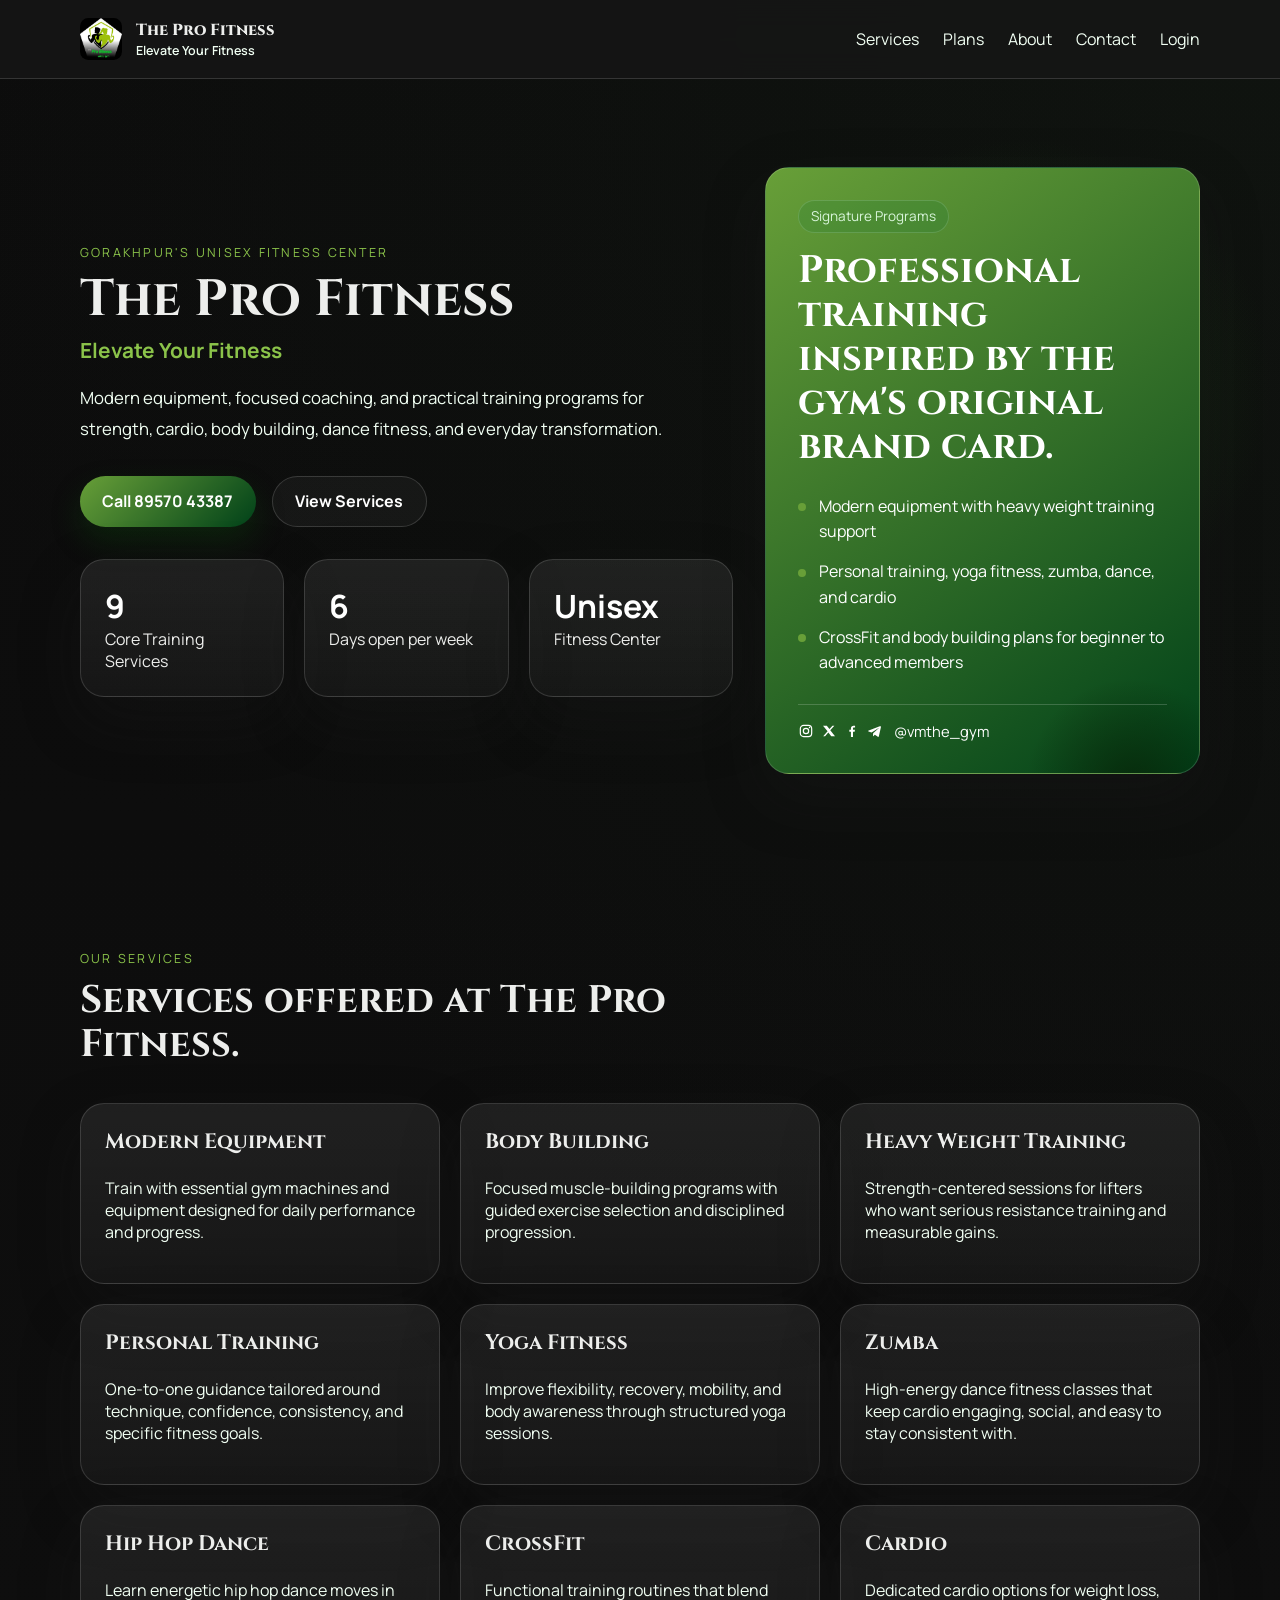
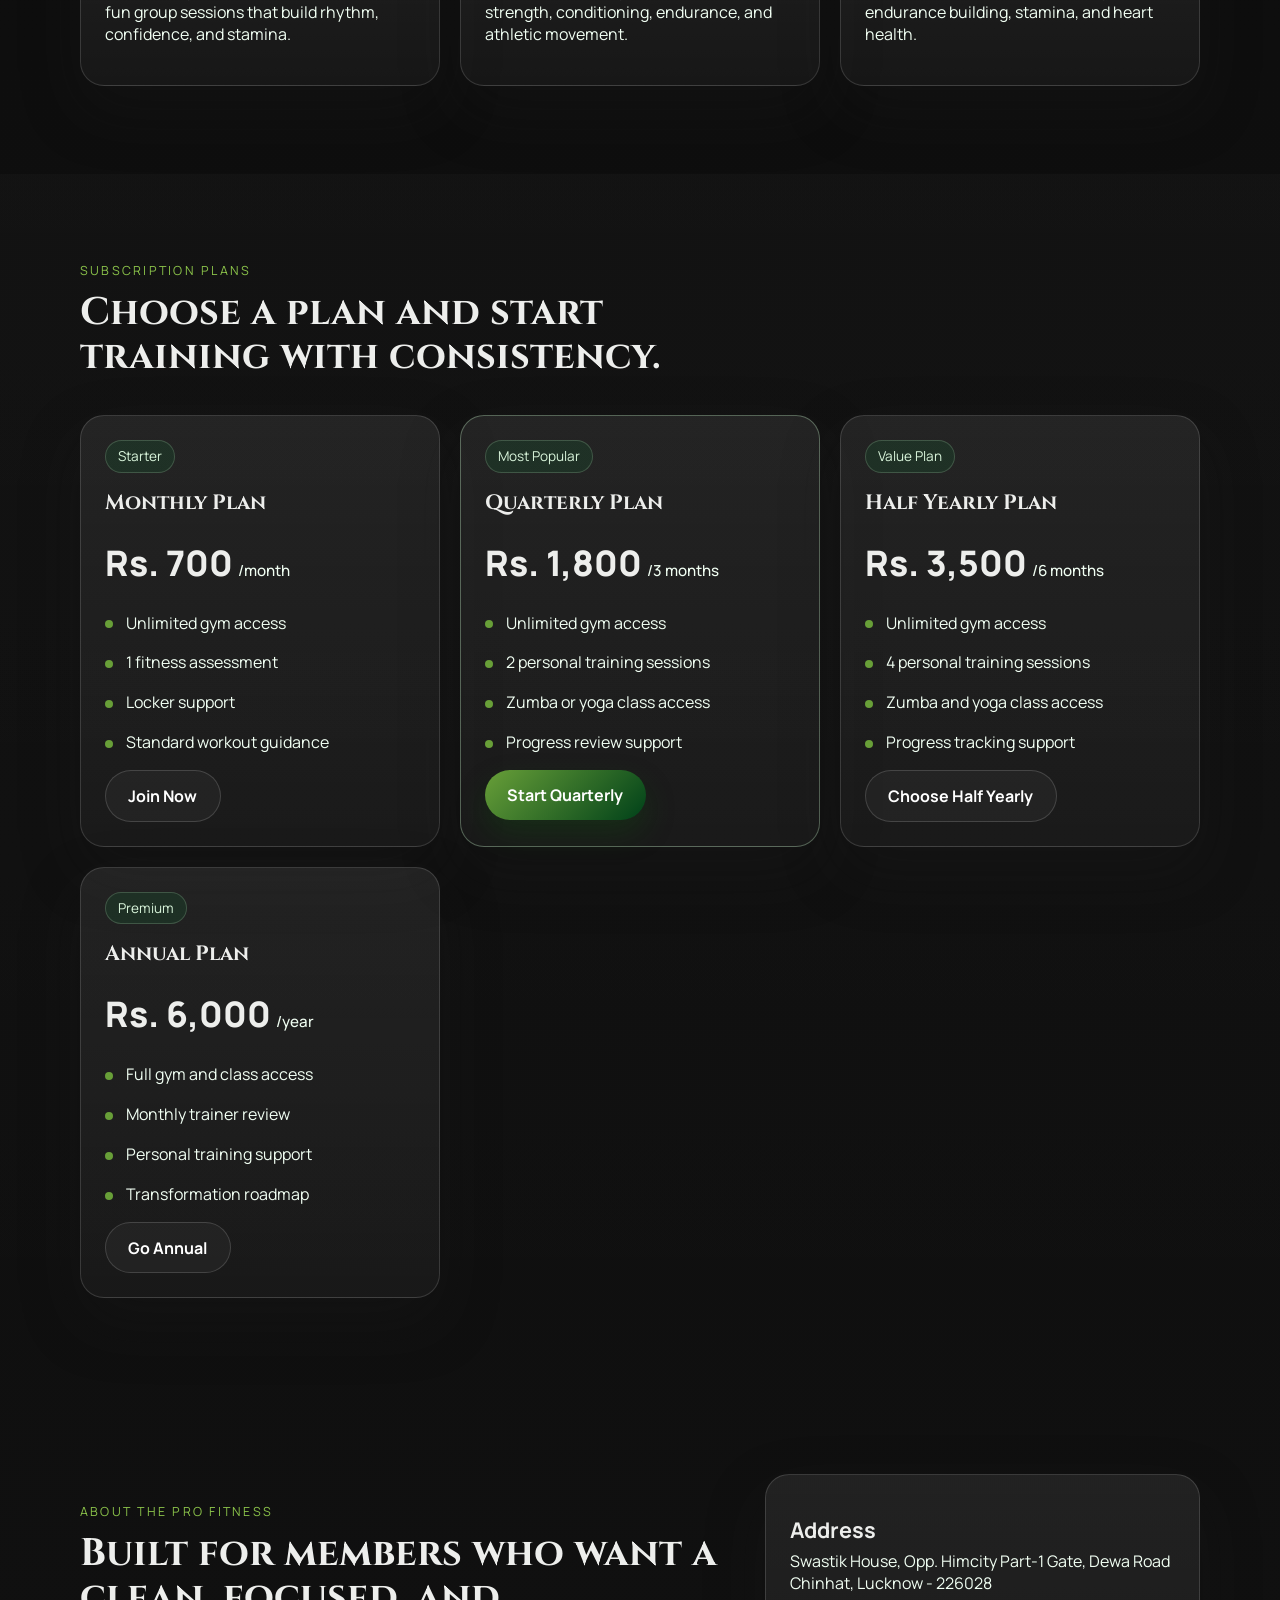
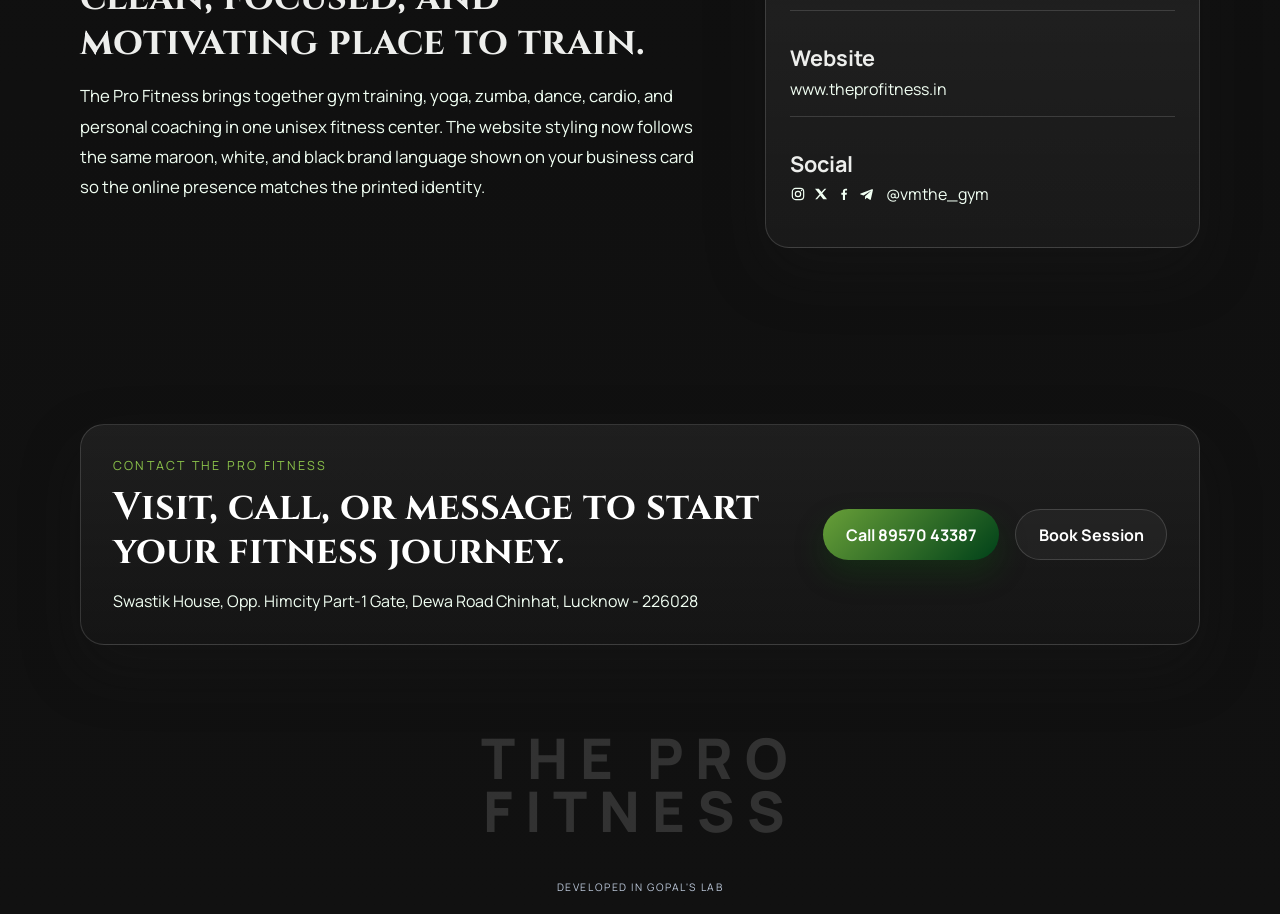
==== commit a12972a4: "Refactor index.html structure and content" ====
--- a/index.html
+++ b/index.html
@@ -18,7 +18,7 @@
     <header class="site-header">
         <div class="container nav">
             <a href="#home" class="brand">
-                <img src="/images/logo.png" alt="The Pro Fitness logo" class="brand-mark">
+                <img src="logo.png" alt="The Pro Fitness logo" class="brand-mark">
                 <span class="brand-lockup">
                     <span class="brand-text">The Pro Fitness</span>
                     <span class="brand-tagline">Elevate Your Fitness</span>
@@ -328,4 +328,4 @@
     <script src="script.js"></script>
 </body>
 
-</html>+</html>
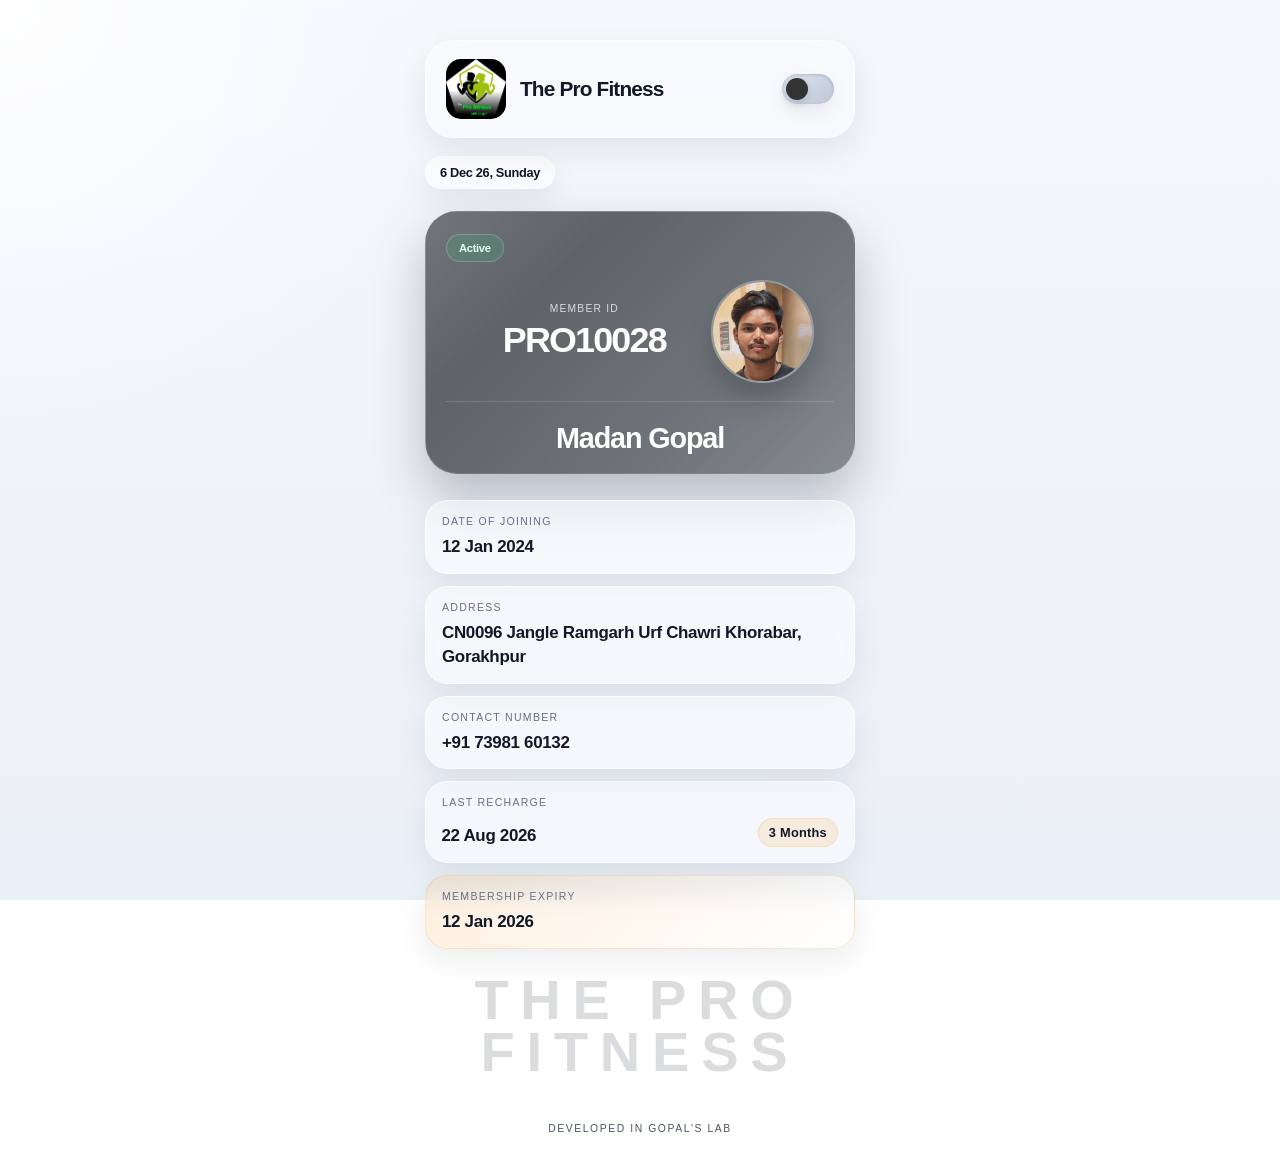
==== commit 387ecb84: "Update and rename member.html to index.html" ====
--- a/index.html
+++ b/index.html
@@ -1,331 +1,96 @@
 <!DOCTYPE html>
+
 <html lang="en">
+<head>
+    <meta charset="UTF-8" />
+    <meta name="viewport" content="width=device-width, initial-scale=1.0" />
+    <link rel="icon" type="image/png" href="logo.png" />
+    <title>The Pro Fitness</title>
+    <link rel="stylesheet" href="member.css" />
+</head>
+<body>
+    <div class="page-shell">
+        <header class="topbar">
+            <div class="brand-block">
+                <div class="brand-mark"><img src="logo.png" alt="Logo" /></div>
+                <div>
+                    <h1>The Pro Fitness</h1>
+                </div>
+            </div>
 
-<head>
-    <meta charset="UTF-8">
-    <meta name="viewport" content="width=device-width, initial-scale=1.0">
-    <link rel="stylesheet" href="style.css">
-    <link rel="preconnect" href="https://fonts.googleapis.com">
-    <link rel="preconnect" href="https://fonts.gstatic.com" crossorigin>
-    <link rel="icon" type="image/png" href="/images/logo.png">
-    <link
-        href="https://fonts.googleapis.com/css2?family=Cinzel:wght@500;700&family=Manrope:wght@400;500;600;700;800&display=swap"
-        rel="stylesheet">
-    <title>The Pro Fitness</title>
-</head>
+            <div class="header-actions">
+                <button class="theme-toggle" type="button" aria-label="Toggle theme">
+                    <span class="toggle-thumb"></span>
+                </button>
+            </div>
+        </header>
 
-<body>
-    <header class="site-header">
-        <div class="container nav">
-            <a href="#home" class="brand">
-                <img src="logo.png" alt="The Pro Fitness logo" class="brand-mark">
-                <span class="brand-lockup">
-                    <span class="brand-text">The Pro Fitness</span>
-                    <span class="brand-tagline">Elevate Your Fitness</span>
-                </span>
-            </a>
-            <button class="menu-toggle" aria-label="Toggle menu" aria-expanded="false">
-                <span></span>
-                <span></span>
-                <span></span>
-            </button>
-            <nav class="site-nav">
-                <a href="#services">Services</a>
-                <a href="#plans">Plans</a>
-                <a href="#about">About</a>
-                <a href="#contact">Contact</a>
-                <a href="apps/member_login.html">Login</a>
-            </nav>
+        <div class="date-panel">
+            <strong id="todayDate">--</strong>
         </div>
-    </header>
 
-    <main>
-        <section class="hero" id="home">
-            <div class="container hero-grid">
-                <div class="hero-copy reveal">
-                    <p class="eyebrow">Gorakhpur's Unisex Fitness Center</p>
-                    <h1>The Pro Fitness</h1>
-                    <p class="hero-tagline">Elevate Your Fitness</p>
-                    <p class="hero-text">
-                        Modern equipment, focused coaching, and practical training programs for strength,
-                        cardio, body building, dance fitness, and everyday transformation.
-                    </p>
-                    <div class="hero-actions">
-                        <a href="tel:+918957043387" class="btn btn-primary">Call 89570 43387</a>
-                        <a href="#services" class="btn btn-secondary">View Services</a>
+        <main class="member-panel">
+            <section class="profile-card no-box">
+                <div class="credit-card">
+                    <div class="card-header-row">
+                        <div class="card-status">Active</div>
+                        <div></div>
                     </div>
-                    <div class="hero-stats">
-                        <div class="stat-card">
-                            <strong class="counter" data-target="9">0</strong>
-                            <span>Core Training Services</span>
+                    <div class="card-photo-id-row">
+                        <div class="card-info-row">
+                            <div class="member-id-stack">
+                                <p class="card-label">Member id</p>
+                                <h2>PRO10028</h2>
+                            </div>
                         </div>
-                        <div class="stat-card">
-                            <strong class="counter" data-target="6">0</strong>
-                            <span>Days open per week</span>
+                        <div class="card-photo-box">
+                            <img src="member.jpg" alt="Member photo" />
                         </div>
-                        <div class="stat-card">
-                            <strong>Unisex</strong>
-                            <span>Fitness Center</span>
-                        </div>
+                    </div>
+                    <div class="card-name-block">
+                        <h3>Madan Gopal</h3>
+                    </div>
+                </div>
+            </section>
+
+            <aside class="member-summary no-box">
+                <div class="summary-box">
+                    <p class="label">Date of joining</p>
+                    <h4>12 Jan 2024</h4>
+                </div>
+
+                <div class="summary-box">
+                    <p class="label">Address</p>
+                    <h4>CN0096 Jangle Ramgarh Urf Chawri Khorabar, Gorakhpur</h4>
+                </div>
+
+                <div class="summary-box">
+                    <p class="label">Contact Number</p>
+                    <h4>+91 73981 60132</h4>
+                </div>
+
+                <div class="summary-box">
+                    <p class="label">Last Recharge</p>
+                    <div class="recharge-meta">
+                        <h4>22 Aug 2026</h4>
+                        <span class="recharge-duration">3 Months</span>
                     </div>
                 </div>
 
-                <div class="hero-visual reveal">
-                    <div class="hero-panel">
-                        <div class="panel-badge">Signature Programs</div>
-                        <h2>Professional training inspired by the gym's original brand card.</h2>
-                        <ul class="feature-list">
-                            <li>Modern equipment with heavy weight training support</li>
-                            <li>Personal training, yoga fitness, zumba, dance, and cardio</li>
-                            <li>CrossFit and body building plans for beginner to advanced members</li>
-                        </ul>
-                        <div class="hero-contact-strip">
-                            <span class="social-handle">
-                                <span class="social-icons">
-                                    <a class="social-link" href="https://example.com/instagram"
-                                        aria-label="Instagram profile">
-                                        <svg class="social-icon" viewBox="0 0 24 24" fill="none">
-                                            <rect x="3.5" y="3.5" width="17" height="17" rx="5" stroke="currentColor"
-                                                stroke-width="1.8"></rect>
-                                            <circle cx="12" cy="12" r="4" stroke="currentColor" stroke-width="1.8">
-                                            </circle>
-                                            <circle cx="17.3" cy="6.7" r="1.1" fill="currentColor"></circle>
-                                        </svg>
-                                    </a>
-                                    <a class="social-link" href="https://example.com/x" aria-label="X profile">
-                                        <svg class="social-icon" viewBox="0 0 24 24" fill="currentColor">
-                                            <path
-                                                d="M17.2 4H20l-6.1 7 7.1 9h-5.6L11 14.4 6.1 20H3.3l6.6-7.5L3 4h5.7l4 5.1L17.2 4Z">
-                                            </path>
-                                        </svg>
-                                    </a>
-                                    <a class="social-link" href="https://example.com/facebook"
-                                        aria-label="Facebook profile">
-                                        <svg class="social-icon" viewBox="0 0 24 24" fill="currentColor">
-                                            <path
-                                                d="M13.5 21v-7.7H16l.4-3h-2.9V8.4c0-.9.2-1.5 1.5-1.5h1.6V4.2c-.3 0-1.2-.1-2.3-.1-2.3 0-3.9 1.4-3.9 4v2.2H8v3h2.4V21h3.1Z">
-                                            </path>
-                                        </svg>
-                                    </a>
-                                    <a class="social-link" href="https://example.com/telegram"
-                                        aria-label="Telegram profile">
-                                        <svg class="social-icon" viewBox="0 0 24 24" fill="currentColor">
-                                            <path
-                                                d="M21 5.6 17.8 20c-.2 1-.8 1.2-1.6.8l-4.4-3.2-2.1 2c-.2.2-.4.4-.8.4l.3-4.5 8.3-7.5c.4-.3-.1-.5-.5-.3l-10.2 6.5-4.4-1.4c-1-.3-1-.9.2-1.4L19.2 5c.8-.3 2 .2 1.8.6Z">
-                                            </path>
-                                        </svg>
-                                    </a>
-                                </span>
-                                <span>@vmthe_gym</span>
-                            </span>
-                        </div>
-                    </div>
+                <div class="summary-box highlighted">
+                    <p class="label">Membership expiry</p>
+                    <h4>12 Jan 2026</h4>
                 </div>
-            </div>
-        </section>
 
-        <section class="section services" id="services">
-            <div class="container">
-                <div class="section-heading reveal">
-                    <p class="eyebrow">Our Services</p>
-                    <h2>Services offered at The Pro Fitness.</h2>
+                <div class="brand-footer" aria-label="The Pro Fitness brand footer">
+                    <span>THE PRO</span>
+                    <span>FITNESS</span>
                 </div>
-                <div class="card-grid">
-                    <article class="service-card reveal">
-                        <h3>Modern Equipment</h3>
-                        <p>Train with essential gym machines and equipment designed for daily performance and progress.
-                        </p>
-                    </article>
-                    <article class="service-card reveal">
-                        <h3>Body Building</h3>
-                        <p>Focused muscle-building programs with guided exercise selection and disciplined progression.
-                        </p>
-                    </article>
-                    <article class="service-card reveal">
-                        <h3>Heavy Weight Training</h3>
-                        <p>Strength-centered sessions for lifters who want serious resistance training and measurable
-                            gains.</p>
-                    </article>
-                    <article class="service-card reveal">
-                        <h3>Personal Training</h3>
-                        <p>One-to-one guidance tailored around technique, confidence, consistency, and specific fitness
-                            goals.</p>
-                    </article>
-                    <article class="service-card reveal">
-                        <h3>Yoga Fitness</h3>
-                        <p>Improve flexibility, recovery, mobility, and body awareness through structured yoga sessions.
-                        </p>
-                    </article>
-                    <article class="service-card reveal">
-                        <h3>Zumba</h3>
-                        <p>High-energy dance fitness classes that keep cardio engaging, social, and easy to stay
-                            consistent with.</p>
-                    </article>
-                    <article class="service-card reveal">
-                        <h3>Hip Hop Dance</h3>
-                        <p>Learn energetic hip hop dance moves in fun group sessions that build rhythm, confidence, and
-                            stamina.</p>
-                    </article>
-                    <article class="service-card reveal">
-                        <h3>CrossFit</h3>
-                        <p>Functional training routines that blend strength, conditioning, endurance, and athletic
-                            movement.</p>
-                    </article>
-                    <article class="service-card reveal">
-                        <h3>Cardio</h3>
-                        <p>Dedicated cardio options for weight loss, endurance building, stamina, and heart health.</p>
-                    </article>
-                </div>
-            </div>
-        </section>
+                <div class="brand-credit">Developed in Gopal's Lab</div>
+            </aside>
+        </main>
+    </div>
 
-        <section class="section plans" id="plans">
-            <div class="container">
-                <div class="section-heading reveal">
-                    <p class="eyebrow">Subscription Plans</p>
-                    <h2>Choose a plan and start training with consistency.</h2>
-                </div>
-                <div class="plan-grid">
-                    <article class="plan-card reveal">
-                        <span class="plan-label">Starter</span>
-                        <h3>Monthly Plan</h3>
-                        <p class="price">Rs. 700<span>/month</span></p>
-                        <ul>
-                            <li>Unlimited gym access</li>
-                            <li>1 fitness assessment</li>
-                            <li>Locker support</li>
-                            <li>Standard workout guidance</li>
-                        </ul>
-                        <a href="#contact" class="btn btn-secondary">Join Now</a>
-                    </article>
-
-                    <article class="plan-card featured reveal">
-                        <span class="plan-label">Most Popular</span>
-                        <h3>Quarterly Plan</h3>
-                        <p class="price">Rs. 1,800<span>/3 months</span></p>
-                        <ul>
-                            <li>Unlimited gym access</li>
-                            <li>2 personal training sessions</li>
-                            <li>Zumba or yoga class access</li>
-                            <li>Progress review support</li>
-                        </ul>
-                        <a href="#contact" class="btn btn-primary">Start Quarterly</a>
-                    </article>
-
-                    <article class="plan-card reveal">
-                        <span class="plan-label">Value Plan</span>
-                        <h3>Half Yearly Plan</h3>
-                        <p class="price">Rs. 3,500<span>/6 months</span></p>
-                        <ul>
-                            <li>Unlimited gym access</li>
-                            <li>4 personal training sessions</li>
-                            <li>Zumba and yoga class access</li>
-                            <li>Progress tracking support</li>
-                        </ul>
-                        <a href="#contact" class="btn btn-secondary">Choose Half Yearly</a>
-                    </article>
-
-                    <article class="plan-card reveal">
-                        <span class="plan-label">Premium</span>
-                        <h3>Annual Plan</h3>
-                        <p class="price">Rs. 6,000<span>/year</span></p>
-                        <ul>
-                            <li>Full gym and class access</li>
-                            <li>Monthly trainer review</li>
-                            <li>Personal training support</li>
-                            <li>Transformation roadmap</li>
-                        </ul>
-                        <a href="#contact" class="btn btn-secondary">Go Annual</a>
-                    </article>
-                </div>
-            </div>
-        </section>
-
-        <section class="section about" id="about">
-            <div class="container about-grid">
-                <div class="about-copy reveal">
-                    <p class="eyebrow">About The Pro Fitness</p>
-                    <h2>Built for members who want a clean, focused, and motivating place to train.</h2>
-                    <p>
-                        The Pro Fitness brings together gym training, yoga, zumba, dance, cardio, and personal coaching
-                        in one unisex fitness center. The website styling now follows the same maroon, white, and black
-                        brand language shown on your business card so the online presence matches the printed identity.
-                    </p>
-                </div>
-                <div class="about-card reveal">
-                    <div class="mini-metric">
-                        <strong>Address</strong>
-                        <span>Swastik House, Opp. Himcity Part-1 Gate, Dewa Road Chinhat, Lucknow - 226028</span>
-                    </div>
-                    <div class="mini-metric">
-                        <strong>Website</strong>
-                        <span>www.theprofitness.in</span>
-                    </div>
-                    <div class="mini-metric">
-                        <strong>Social</strong>
-                        <span class="social-handle">
-                            <span class="social-icons">
-                                <a class="social-link" href="https://example.com/instagram"
-                                    aria-label="Instagram profile">
-                                    <svg class="social-icon" viewBox="0 0 24 24" fill="none">
-                                        <rect x="3.5" y="3.5" width="17" height="17" rx="5" stroke="currentColor"
-                                            stroke-width="1.8"></rect>
-                                        <circle cx="12" cy="12" r="4" stroke="currentColor" stroke-width="1.8"></circle>
-                                        <circle cx="17.3" cy="6.7" r="1.1" fill="currentColor"></circle>
-                                    </svg>
-                                </a>
-                                <a class="social-link" href="https://example.com/x" aria-label="X profile">
-                                    <svg class="social-icon" viewBox="0 0 24 24" fill="currentColor">
-                                        <path
-                                            d="M17.2 4H20l-6.1 7 7.1 9h-5.6L11 14.4 6.1 20H3.3l6.6-7.5L3 4h5.7l4 5.1L17.2 4Z">
-                                        </path>
-                                    </svg>
-                                </a>
-                                <a class="social-link" href="https://example.com/facebook"
-                                    aria-label="Facebook profile">
-                                    <svg class="social-icon" viewBox="0 0 24 24" fill="currentColor">
-                                        <path
-                                            d="M13.5 21v-7.7H16l.4-3h-2.9V8.4c0-.9.2-1.5 1.5-1.5h1.6V4.2c-.3 0-1.2-.1-2.3-.1-2.3 0-3.9 1.4-3.9 4v2.2H8v3h2.4V21h3.1Z">
-                                        </path>
-                                    </svg>
-                                </a>
-                                <a class="social-link" href="https://example.com/telegram"
-                                    aria-label="Telegram profile">
-                                    <svg class="social-icon" viewBox="0 0 24 24" fill="currentColor">
-                                        <path
-                                            d="M21 5.6 17.8 20c-.2 1-.8 1.2-1.6.8l-4.4-3.2-2.1 2c-.2.2-.4.4-.8.4l.3-4.5 8.3-7.5c.4-.3-.1-.5-.5-.3l-10.2 6.5-4.4-1.4c-1-.3-1-.9.2-1.4L19.2 5c.8-.3 2 .2 1.8.6Z">
-                                        </path>
-                                    </svg>
-                                </a>
-                            </span>
-                            <span>@vmthe_gym</span>
-                        </span>
-                    </div>
-                </div>
-            </div>
-        </section>
-
-        <section class="cta" id="contact">
-            <div class="container cta-box reveal">
-                <div class="contact-copy">
-                    <p class="eyebrow">Contact The Pro Fitness</p>
-                    <h2>Visit, call, or message to start your fitness journey.</h2>
-                    <p>Swastik House, Opp. Himcity Part-1 Gate, Dewa Road Chinhat, Lucknow - 226028</p>
-                </div>
-                <div class="contact-actions">
-                    <a href="tel:+918957043387" class="btn btn-primary">Call 89570 43387</a>
-                    <a href="https://wa.me/918957043387?text=Hello%20The%20Pro%20Fitness%2C%20I%20want%20to%20book%20a%20session."
-                        class="btn btn-secondary">Book Session</a>
-                </div>
-            </div>
-        </section>
-    </main>
-    <div class="brand-footer" aria-label="The Pro Fitness brand footer">
-        <span>THE PRO</span>
-        <span>FITNESS</span>
-    </div>
-    <div class="brand-credit">Developed in Gopal's Lab</div>
-    <script src="script.js"></script>
+    <script src="member.js"></script>
 </body>
-
 </html>
--- a/member.css
+++ b/member.css
@@ -0,0 +1,449 @@
+:root {
+    --bg-1: #f5f7fb;
+    --bg-2: #eaf0f7;
+    --panel: rgba(255, 255, 255, 0.58);
+    --panel-solid: rgba(255, 255, 255, 0.78);
+    --primary: #f9a33b;
+    --primary-deep: #e88b17;
+    --accent: #2ec27e;
+    --text: #111827;
+    --muted: #667085;
+    --line: rgba(148, 163, 184, 0.26);
+    --shadow: 0 18px 40px rgba(15, 23, 42, 0.12);
+    --soft-shadow: 0 12px 30px rgba(15, 23, 42, 0.08);
+    --topbar-bg: rgba(255, 255, 255, 0.4);
+    --chip-bg: rgba(255, 255, 255, 0.52);
+    --summary-bg: rgba(255, 255, 255, 0.46);
+    --summary-border: rgba(255, 255, 255, 0.5);
+}
+
+body.theme-dark {
+    --bg-1: #000000;
+    --bg-2: #111111;
+    --panel: rgba(12, 18, 24, 0.64);
+    --panel-solid: rgba(17, 24, 31, 0.78);
+    --primary: #f9a33b;
+    --primary-deep: #e88b17;
+    --accent: #2ec27e;
+    --text: #ffffff;
+    --muted: #ffffff;
+    --line: rgba(255, 255, 255, 0.08);
+    --shadow: 0 18px 40px rgba(2, 8, 12, 0.46);
+    --soft-shadow: 0 12px 30px rgba(2, 8, 12, 0.32);
+    --topbar-bg: rgba(19, 19, 19, 0.7);
+    --chip-bg: rgba(255, 255, 255, 0.08);
+    --summary-bg: rgba(21, 21, 21, 0.7);
+    --summary-border: rgba(255, 255, 255, 0.08);
+}
+
+* {
+    box-sizing: border-box;
+}
+
+html {
+    scroll-behavior: smooth;
+}
+
+body {
+    margin: 0;
+    min-height: 100vh;
+    font-family: "SF Pro Display", "SF Pro Text", "Apple Color Emoji", "Segoe UI", sans-serif;
+    background:
+        radial-gradient(circle at top left, rgba(255, 255, 255, 0.9), transparent 30%),
+        linear-gradient(180deg, var(--bg-1) 0%, var(--bg-2) 100%);
+    background-attachment: fixed;
+    color: var(--text);
+    letter-spacing: -0.02em;
+    transition: background 0.25s ease, color 0.25s ease;
+}
+
+img {
+    display: block;
+    max-width: 100%;
+}
+
+.page-shell {
+    width: min(430px, calc(100% - 20px));
+    margin: 26px auto 40px;
+    padding: 14px 0 0;
+}
+
+.topbar {
+    display: flex;
+    align-items: center;
+    justify-content: space-between;
+    gap: 14px;
+    background: var(--topbar-bg);
+    border: 1px solid rgba(255, 255, 255, 0.5);
+    border-radius: 28px;
+    padding: 18px 20px;
+    backdrop-filter: blur(18px);
+    -webkit-backdrop-filter: blur(18px);
+    box-shadow: var(--soft-shadow);
+}
+
+.brand-block {
+    display: flex;
+    align-items: center;
+    gap: 14px;
+}
+
+.brand-mark img{
+    width: 60px;
+    height: 60px;
+    border-radius: 25%;
+}
+
+h1, h2, h3, h4, p {
+    margin: 0;
+}
+
+h1 {
+    font-size: 1.3rem;
+    font-weight: 700;
+    letter-spacing: -0.04em;
+}
+
+.eyebrow,
+.label {
+    margin: 0;
+    font-size: 0.66rem;
+    letter-spacing: 0.12em;
+    text-transform: uppercase;
+    color: var(--muted);
+}
+
+.date-panel {
+    margin: 18px 0 0;
+    display: flex;
+    justify-content: flex-start;
+}
+
+.date-panel strong {
+    background: var(--chip-bg);
+    border: 1px solid rgba(255, 255, 255, 0.45);
+    border-radius: 999px;
+    padding: 8px 14px;
+    font-size: 0.8rem;
+    color: var(--text);
+    box-shadow: var(--soft-shadow);
+}
+
+.header-actions {
+    display: flex;
+    align-items: center;
+    justify-content: flex-end;
+}
+
+.theme-toggle {
+    position: relative;
+    width: 52px;
+    height: 30px;
+    border: none;
+    border-radius: 999px;
+    background: linear-gradient(135deg, #dfe7f2, #bcc7d6);
+    box-shadow: inset 0 1px 3px rgba(15, 23, 42, 0.18), 0 8px 18px rgba(15, 23, 42, 0.08);
+    cursor: pointer;
+    padding: 0;
+    transition: background 0.45s ease, transform 0.3s ease;
+}
+
+.theme-toggle.is-dark {
+    background: linear-gradient(135deg, #2a3a4e, #1a2435);
+}
+
+.toggle-thumb {
+    position: absolute;
+    top: 4px;
+    left: 4px;
+    width: 22px;
+    height: 22px;
+    border-radius: 50%;
+    background: #333333;
+    box-shadow: 0 4px 8px rgba(15, 23, 42, 0.15);
+    transition: transform 0.45s ease, box-shadow 0.45s ease, background 0.45s ease;
+}
+
+.theme-toggle.is-dark .toggle-thumb {
+    transform: translateX(22px);
+    background: #dfe7f2;
+}
+
+.member-panel {
+    display: grid;
+    grid-template-columns: 1fr;
+    gap: 18px;
+    margin-top: 22px;
+}
+
+.profile-card,
+.member-summary {
+    background: transparent;
+    border: none;
+    border-radius: 0;
+    box-shadow: none;
+}
+
+.profile-card {
+    padding: 0;
+}
+
+.no-box {
+    background: transparent !important;
+    border: none !important;
+    border-radius: 0 !important;
+    box-shadow: none !important;
+}
+
+.credit-card {
+    position: relative;
+    overflow: hidden;
+    background:
+        linear-gradient(135deg, rgba(9, 13, 17, 0.68), rgba(17, 24, 31, 0.52)),
+        url('/images/Card-background.png') center/cover no-repeat;
+    border: 1px solid rgba(255, 255, 255, 0.18);
+    border-radius: 32px;
+    padding: 22px 20px 18px;
+    min-height: 260px;
+    box-shadow: 0 24px 50px rgba(17, 24, 39, 0.25);
+}
+
+.credit-card::before {
+    content: "";
+    position: absolute;
+    inset: 0;
+    background: linear-gradient(135deg, rgba(255,255,255,0.18), transparent 28%, transparent 70%, rgba(255,255,255,0.08));
+    pointer-events: none;
+}
+
+.card-header-row,
+.card-info-row {
+    position: relative;
+    z-index: 1;
+}
+
+.card-header-row {
+    display: flex;
+    align-items: center;
+    justify-content: space-between;
+    gap: 12px;
+    margin-bottom: 18px;
+}
+
+.card-status {
+    background: rgba(46, 194, 126, 0.18);
+    color: #dffef0;
+    border: 1px solid rgba(223, 254, 240, 0.22);
+    border-radius: 999px;
+    padding: 7px 12px;
+    font-size: 0.7rem;
+    font-weight: 700;
+}
+
+.card-photo-id-row {
+    position: relative;
+    z-index: 1;
+    display: flex;
+    align-items: center;
+    justify-content: center;
+    margin: 14px 0 18px;
+    width: 100%;
+    text-align: center;
+    padding-left: 0;
+}
+
+.card-photo-box {
+    position: relative;
+    z-index: 1;
+    width: 103.4px;
+    height: 103.4px;
+    overflow: hidden;
+    border-radius: 50%;
+    border: 2px solid rgba(255, 255, 255, 0.28);
+    box-shadow: 0 18px 26px rgba(5, 10, 14, 0.2);
+    flex-shrink: 0;
+    display: block;
+    margin-right: 20px;
+}
+
+.card-photo-box img {
+    width: 100%;
+    height: 100%;
+    object-fit: cover;
+}
+
+.card-info-row {
+    display: flex;
+    width: 60%;
+    align-items: center;
+    justify-content: center;
+    gap: 10px;
+    flex: 1;
+    text-align: center;
+    margin: 0;
+    margin-left: 12px;
+}
+
+.member-id-stack {
+    display: flex;
+    flex-direction: column;
+    align-items: center;
+    justify-content: center;
+}
+
+.card-label {
+    margin: 0;
+    font-size: 0.64rem;
+    letter-spacing: 0.12em;
+    text-transform: uppercase;
+    color: rgba(255, 255, 255, 0.76);
+}
+
+.credit-card h2 {
+    margin-top: 6px;
+    font-size: clamp(2.2rem, 2.8vw, 2.8rem);
+    font-weight: 700;
+    letter-spacing: -0.05em;
+    color: #fdfdfd;
+}
+
+.card-name-block {
+    position: relative;
+    z-index: 1;
+    margin-top: 18px;
+    padding-top: 14px;
+    border-top: 1px solid rgba(255, 255, 255, 0.14);
+    text-align: center;
+}
+
+.card-name-block h3 {
+    margin-top: 6px;
+    font-size: clamp(1.8rem, 2vw, 2.4rem);
+    font-weight: 700;
+    letter-spacing: -0.04em;
+    color: #ffffff;
+}
+
+.member-summary {
+    padding: 8px 0 0;
+    display: flex;
+    flex-direction: column;
+    gap: 12px;
+}
+
+.summary-box {
+    background: var(--summary-bg);
+    border: 1px solid var(--summary-border);
+    border-radius: 22px;
+    padding: 14px 16px;
+    backdrop-filter: blur(10px);
+    -webkit-backdrop-filter: blur(10px);
+    box-shadow: var(--soft-shadow);
+    transition: box-shadow 0.2s ease;
+}
+
+.summary-box:hover {
+    box-shadow: none;
+}
+
+.summary-box h4 {
+    margin-top: 8px;
+    font-size: 1.06rem;
+    line-height: 1.4;
+    font-weight: 600;
+    color: #111827;
+}
+
+.recharge-meta {
+    display: flex;
+    align-items: center;
+    justify-content: space-between;
+    gap: 10px;
+    margin-top: 8px;
+}
+
+.recharge-duration {
+    display: inline-flex;
+    align-items: center;
+    justify-content: center;
+    padding: 6px 10px;
+    border-radius: 999px;
+    background: rgba(249, 163, 59, 0.14);
+    border: 1px solid rgba(249, 163, 59, 0.2);
+    color: #111827;
+    font-size: 0.8rem;
+    font-weight: 700;
+    letter-spacing: 0.02em;
+}
+
+body.theme-dark .summary-box h4,
+body.theme-dark .summary-box .label,
+body.theme-dark .recharge-duration {
+    color: #d1d5db;
+}
+
+.summary-box.highlighted {
+    background: linear-gradient(135deg, rgba(249, 163, 59, 0.16), rgba(255, 255, 255, 0.6));
+    border-color: rgba(249, 163, 59, 0.25);
+}
+
+.brand-footer {
+    display: flex;
+    flex-direction: column;
+    align-items: center;
+    justify-content: center;
+    gap: 3px;
+    margin-top: 14px;
+    width: 100%;
+    color: var(--text);
+    font-size: 350%;
+    font-weight: 900;
+    letter-spacing: 0.21em;
+    line-height: 0.88;
+    text-transform: uppercase;
+    opacity: 0.15;
+    text-align: center;
+    white-space: nowrap;
+}
+.brand-credit {
+    margin-top: 35px;
+    text-align: center;
+    color: #4b5563;
+    font-size: 0.65rem;
+    letter-spacing: 0.15em;
+    text-transform: uppercase;
+}
+body.theme-dark .brand-credit {
+    color: #d1d5db;
+}
+@media (max-width: 420px) {
+    .page-shell {
+        width: min(100% - 16px, 390px);
+        margin-top: 18px;
+    }
+
+    .topbar {
+        padding: 16px 18px;
+        border-radius: 22px;
+    }
+
+    .brand-mark {
+        width: 40px;
+        height: 40px;
+    }
+
+    .brand-mark img {
+        width: 40px;
+        height: 40px;
+    }
+
+    h1 {
+        font-size: 1.08rem;
+    }
+
+    .credit-card {
+        min-height: 240px;
+        border-radius: 28px;
+    }
+}
+
